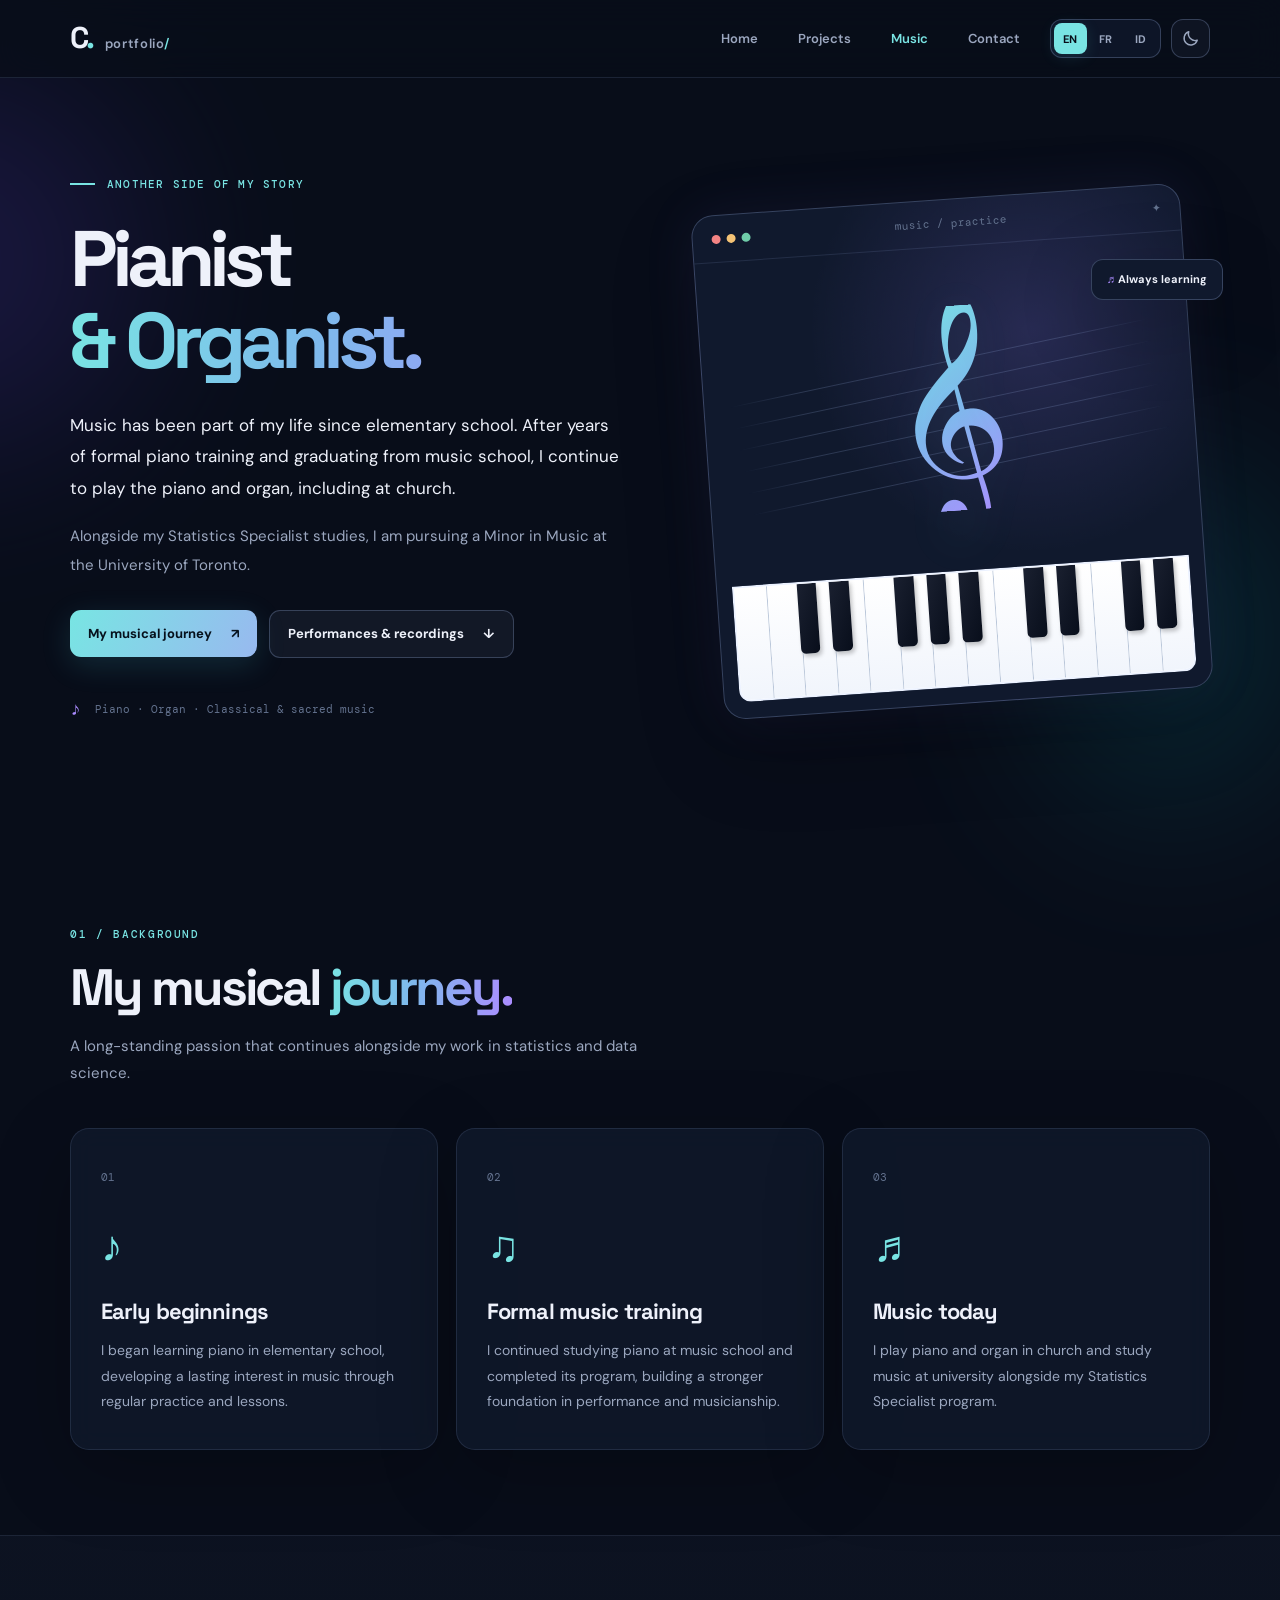
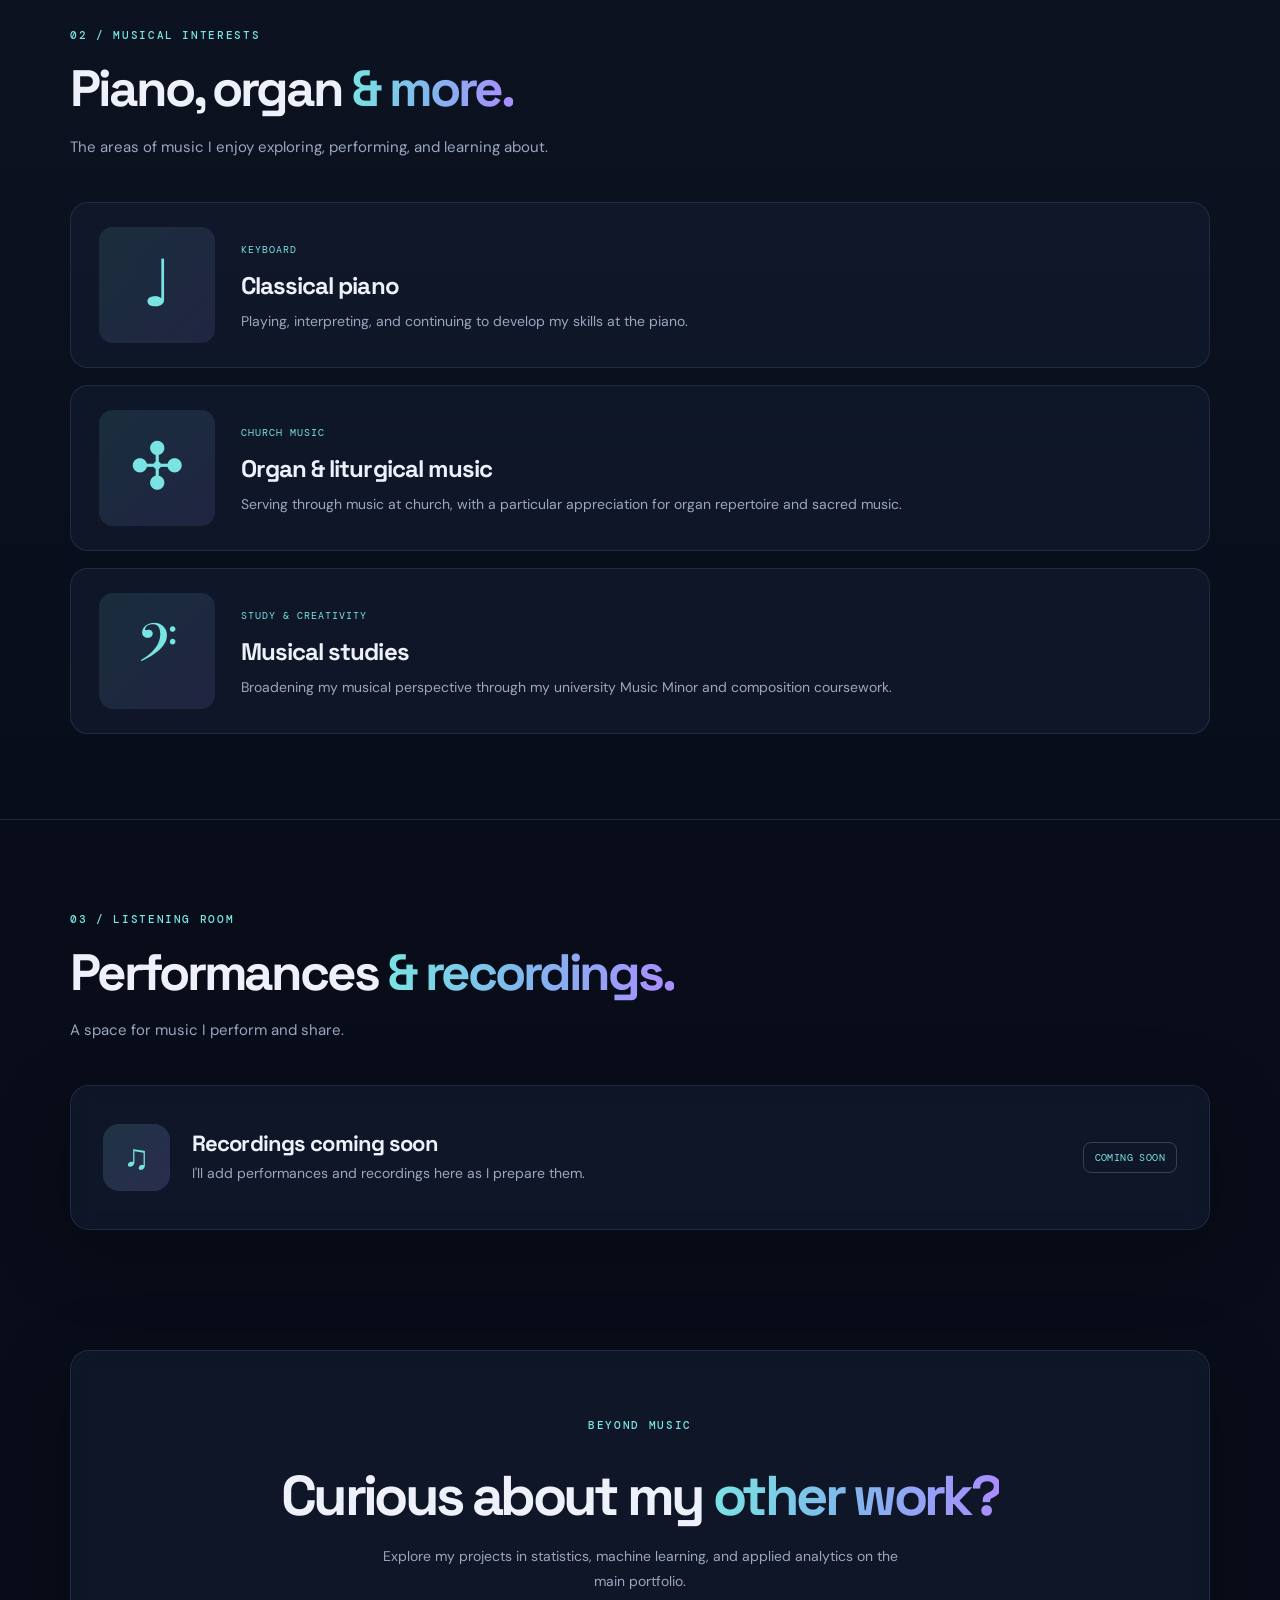
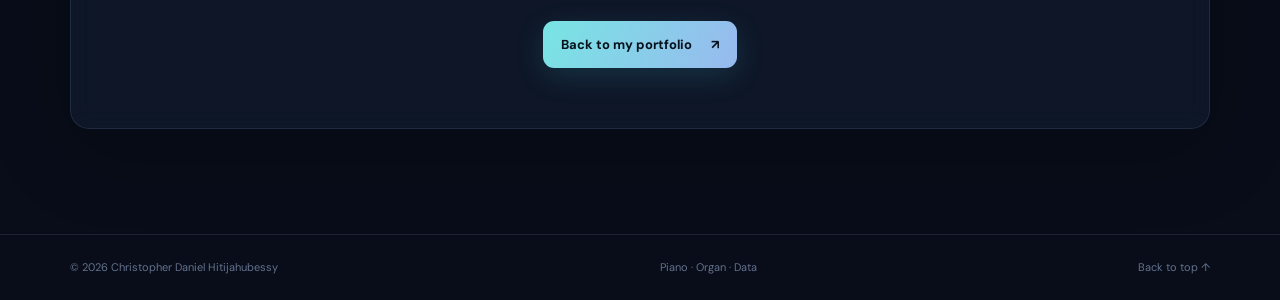
==== music.html @ 956f83cd "Add files via upload" ====
<!DOCTYPE html>
<html lang="en" data-theme="dark">
<head>
  <meta charset="UTF-8" />
  <meta name="viewport" content="width=device-width, initial-scale=1" />
  <meta name="theme-color" content="#080c18" />
  <meta name="description" content="The musical journey of Christopher Daniel Hitijahubessy — pianist, organist, and University of Toronto music minor." />
  <meta property="og:title" content="Piano & Organ | Christopher Daniel Hitijahubessy" />
  <meta property="og:description" content="Explore my background in piano, organ, church music, and musical studies." />
  <title>Piano & Organ | Christopher Daniel Hitijahubessy</title>
  <script>
    // Apply a previously chosen theme before the page renders.
    try {
      const saved = localStorage.getItem('portfolio-theme');
      if (saved === 'light' || saved === 'dark') document.documentElement.dataset.theme = saved;
    } catch (_) {}
  </script>
  <link rel="icon" href="favicon.svg" type="image/svg+xml" />
  <link rel="stylesheet" href="styles.css" />
  <link rel="stylesheet" href="music.css?v=1" />
  <script src="music.js?v=1" defer></script>
</head>
<body>
  <a class="skip-link" href="#main" data-t="skip">Skip to content</a>
  <div class="ambient ambient-one" aria-hidden="true"></div>
  <div class="ambient ambient-two" aria-hidden="true"></div>

  <header class="site-header" id="top">
    <nav class="nav container" aria-label="Main navigation" id="music-navigation">
      <a class="wordmark" href="index.html" aria-label="Back to portfolio">
        <span class="wordmark-symbol">C<span class="accent-dot">.</span></span>
        <span class="wordmark-label">portfolio<span class="accent-dot">/</span></span>
      </a>
      <div class="nav-links" id="nav-links">
        <a href="index.html" data-t="navHome">Home</a>
        <a href="index.html#projects" data-t="navProjects">Projects</a>
        <a href="music.html" class="active" aria-current="page" data-t="navMusic">Music</a>
        <a href="index.html#contact" data-t="navContact">Contact</a>
      </div>
      <div class="nav-actions">
        <div class="language-switcher" role="group" aria-label="Select language">
          <button type="button" class="language-option is-active" data-lang="en" lang="en" aria-pressed="true" title="English">EN</button>
          <button type="button" class="language-option" data-lang="fr" lang="fr" aria-pressed="false" title="Français">FR</button>
          <button type="button" class="language-option" data-lang="id" lang="id" aria-pressed="false" title="Bahasa Indonesia">ID</button>
        </div>
        <button class="icon-button theme-toggle" type="button" aria-label="Switch to light theme" title="Toggle theme">
          <svg class="moon-icon" viewBox="0 0 24 24" width="19" height="19" fill="none" stroke="currentColor" stroke-width="1.8" stroke-linecap="round" stroke-linejoin="round" aria-hidden="true"><path d="M20.5 14.2A8.5 8.5 0 0 1 9.8 3.5 8.5 8.5 0 1 0 20.5 14.2Z"/></svg>
          <svg class="sun-icon" viewBox="0 0 24 24" width="19" height="19" fill="none" stroke="currentColor" stroke-width="1.8" stroke-linecap="round" aria-hidden="true"><circle cx="12" cy="12" r="4"/><path d="M12 2v2m0 16v2M4.93 4.93l1.42 1.42m11.3 11.3 1.42 1.42M2 12h2m16 0h2M4.93 19.07l1.42-1.42m11.3-11.3 1.42-1.42"/></svg>
        </button>
        <button class="icon-button menu-toggle" type="button" aria-label="Open menu" aria-expanded="false" aria-controls="nav-links"><span></span><span></span><span></span></button>
      </div>
    </nav>
  </header>

  <main id="main">
    <section class="music-hero container" aria-labelledby="music-title">
      <div class="music-hero-copy">
        <p class="music-eyebrow"><span class="music-eyebrow-line"></span><span data-t="eyebrow">ANOTHER SIDE OF MY STORY</span></p>
        <h1 id="music-title"><span data-t="heroTitleA">Pianist</span> <span class="gradient-text" data-t="heroTitleB">&amp; Organist.</span></h1>
        <p class="music-lede" data-t="heroIntro">Music has been part of my life since elementary school. After years of formal piano training and graduating from music school, I continue to play the piano and organ, including at church.</p>
        <p class="music-sublede" data-t="heroSub">Alongside my Statistics Specialist studies, I am pursuing a Minor in Music at the University of Toronto.</p>
        <div class="music-actions">
          <a class="button button-primary" href="#journey"><span data-t="journeyCta">My musical journey</span><span aria-hidden="true">↗</span></a>
          <a class="button button-ghost" href="#recordings"><span data-t="recordingsCta">Performances &amp; recordings</span><span aria-hidden="true">↓</span></a>
        </div>
        <p class="music-small-note"><span class="music-note-mark" aria-hidden="true">♪</span> <span data-t="heroNote">Piano · Organ · Classical &amp; sacred music</span></p>
      </div>
      <div class="music-art" aria-hidden="true">
        <div class="music-orbit orbit-one"></div><div class="music-orbit orbit-two"></div>
        <div class="music-panel">
          <div class="music-panel-header"><span class="music-panel-lights"><i></i><i></i><i></i></span><span>music / practice</span><span>✦</span></div>
          <div class="music-art-centre"><span class="music-art-symbol">𝄞</span><div class="staff-lines"></div></div>
          <div class="piano-keys">
            <span class="piano-key"></span><span class="piano-key black-after"></span><span class="piano-key black-after"></span><span class="piano-key"></span><span class="piano-key black-after"></span><span class="piano-key black-after"></span><span class="piano-key black-after"></span><span class="piano-key"></span><span class="piano-key black-after"></span><span class="piano-key black-after"></span><span class="piano-key"></span><span class="piano-key black-after"></span><span class="piano-key black-after"></span><span class="piano-key"></span>
          </div>
        </div>
        <span class="music-art-badge">♬ <span data-t="visualBadge">Always learning</span></span>
      </div>
    </section>

    <section class="section music-section" id="journey" aria-labelledby="journey-title">
      <div class="container">
        <div class="section-heading"><span class="section-number" data-t="journeyKicker">01 / BACKGROUND</span><h2 id="journey-title"><span data-t="journeyTitleA">My musical</span> <span class="gradient-text" data-t="journeyTitleB">journey.</span></h2><p data-t="journeyDesc">A long-standing passion that continues alongside my work in statistics and data science.</p></div>
        <div class="music-story-grid">
          <article class="glass-card music-story"><span class="music-story-index">01</span><span class="music-story-icon" aria-hidden="true">♪</span><h3 data-t="story1Title">Early beginnings</h3><p data-t="story1Body">I began learning piano in elementary school, developing a lasting interest in music through regular practice and lessons.</p></article>
          <article class="glass-card music-story"><span class="music-story-index">02</span><span class="music-story-icon" aria-hidden="true">♫</span><h3 data-t="story2Title">Formal music training</h3><p data-t="story2Body">I continued studying piano at music school and completed its program, building a stronger foundation in performance and musicianship.</p></article>
          <article class="glass-card music-story"><span class="music-story-index">03</span><span class="music-story-icon" aria-hidden="true">♬</span><h3 data-t="story3Title">Music today</h3><p data-t="story3Body">I play piano and organ in church and study music at university alongside my Statistics Specialist program.</p></article>
        </div>
      </div>
    </section>

    <section class="section music-section music-focus-section" id="interests" aria-labelledby="focus-title">
      <div class="container">
        <div class="section-heading"><span class="section-number" data-t="focusKicker">02 / MUSICAL INTERESTS</span><h2 id="focus-title"><span data-t="focusTitleA">Piano, organ</span> <span class="gradient-text" data-t="focusTitleB">&amp; more.</span></h2><p data-t="focusDesc">The areas of music I enjoy exploring, performing, and learning about.</p></div>
        <div class="music-focus-grid">
          <article class="music-focus-card"><div class="focus-graphic" aria-hidden="true">♩</div><div><span class="focus-label" data-t="focusLabel1">KEYBOARD</span><h3 data-t="focus1Title">Classical piano</h3><p data-t="focus1Body">Playing, interpreting, and continuing to develop my skills at the piano.</p></div></article>
          <article class="music-focus-card"><div class="focus-graphic" aria-hidden="true">✣</div><div><span class="focus-label" data-t="focusLabel2">CHURCH MUSIC</span><h3 data-t="focus2Title">Organ &amp; liturgical music</h3><p data-t="focus2Body">Serving through music at church, with a particular appreciation for organ repertoire and sacred music.</p></div></article>
          <article class="music-focus-card"><div class="focus-graphic" aria-hidden="true">𝄢</div><div><span class="focus-label" data-t="focusLabel3">STUDY &amp; CREATIVITY</span><h3 data-t="focus3Title">Musical studies</h3><p data-t="focus3Body">Broadening my musical perspective through my university Music Minor and composition coursework.</p></div></article>
        </div>
      </div>
    </section>

    <section class="section music-section" id="recordings" aria-labelledby="recordings-title">
      <div class="container">
        <div class="section-heading"><span class="section-number" data-t="recordingsKicker">03 / LISTENING ROOM</span><h2 id="recordings-title"><span data-t="recordingsTitleA">Performances</span> <span class="gradient-text" data-t="recordingsTitleB">&amp; recordings.</span></h2><p data-t="recordingsDesc">A space for music I perform and share.</p></div>
        <div class="music-listening glass-card" id="recordings-list">
          <div class="listening-icon" aria-hidden="true">♫</div>
          <div><h3 data-t="comingTitle">Recordings coming soon</h3><p data-t="comingBody">I'll add performances and recordings here as I prepare them.</p></div>
          <span class="music-listening-status" data-t="comingBadge">COMING SOON</span>
        </div>
      </div>
    </section>

    <section class="section music-section music-last-section" aria-labelledby="back-title">
      <div class="container"><div class="music-closer glass-card"><span class="section-number" data-t="closerKicker">BEYOND MUSIC</span><h2 id="back-title"><span data-t="closerTitleA">Curious about my</span> <span class="gradient-text" data-t="closerTitleB">other work?</span></h2><p data-t="closerDesc">Explore my projects in statistics, machine learning, and applied analytics on the main portfolio.</p><a class="button button-primary" href="index.html"><span data-t="backCta">Back to my portfolio</span><span aria-hidden="true">↗</span></a></div></div>
    </section>
  </main>
  <footer class="footer"><div class="container footer-inner"><span>© <span id="music-year">2026</span> Christopher Daniel Hitijahubessy</span><span data-t="footer">Piano · Organ · Data</span><a class="back-to-top" href="#top" data-t="top">Back to top ↑</a></div></footer>
</body>
</html>
---- styles.css ----
@import url('https://fonts.googleapis.com/css2?family=DM+Mono:wght@400;500&family=DM+Sans:wght@400;500;600;700&family=Space+Grotesk:wght@400;500;600;700&display=swap');

:root{color-scheme:dark;--bg:#080d19;--bg2:#0a1020;--ink:#eef1fa;--muted:#9ba7bf;--subtle:#63728e;--glass:rgba(17,27,46,.73);--glass-solid:#10192d;--line:rgba(162,183,235,.13);--line-strong:rgba(176,202,255,.24);--accent:#79e4e3;--accent2:#ab8cff;--nav:rgba(8,13,25,.77);--shadow:0 22px 80px rgba(0,0,0,.22);--font-head:'Space Grotesk','Segoe UI',sans-serif;--font-body:'DM Sans','Segoe UI',sans-serif;--font-mono:'DM Mono',Consolas,monospace}
html[data-theme="light"]{color-scheme:light;--bg:#f8faff;--bg2:#f0f5ff;--ink:#17223a;--muted:#586982;--subtle:#71839a;--glass:rgba(255,255,255,.78);--glass-solid:#fff;--line:rgba(39,64,110,.13);--line-strong:rgba(39,64,110,.24);--accent:#068b98;--accent2:#7955dd;--nav:rgba(248,250,255,.84);--shadow:0 22px 80px rgba(45,55,88,.1)}
*{box-sizing:border-box}html{scroll-behavior:smooth;scroll-padding-top:90px}body{margin:0;background:var(--bg);color:var(--ink);font-family:var(--font-body);line-height:1.68;overflow-x:hidden}button,a{font:inherit}button{cursor:pointer}a{color:inherit;text-decoration:none}button:focus-visible,a:focus-visible{outline:2px solid var(--accent);outline-offset:5px}::selection{background:rgba(121,228,227,.33);color:var(--ink)}
.container{width:min(1140px,calc(100% - 64px));margin-inline:auto}.skip-link{position:fixed;top:-80px;left:16px;z-index:99;padding:10px 16px;background:var(--ink);color:var(--bg);border-radius:8px}.skip-link:focus{top:14px}.scroll-progress{height:3px;background:linear-gradient(90deg,var(--accent),var(--accent2));position:fixed;inset:0 auto auto 0;z-index:90;width:0;pointer-events:none}.ambient{position:absolute;border-radius:50%;pointer-events:none;filter:blur(95px);opacity:.2}.ambient-one{width:380px;height:380px;background:#5d3fd1;top:70px;left:-240px}.ambient-two{width:330px;height:330px;background:#0db0b9;top:470px;right:-235px}.ambient,#particles{z-index:0}#particles{pointer-events:none;position:absolute;inset:0 0 auto 0;width:100%;height:850px;opacity:.48}html[data-theme="light"] #particles{opacity:.23}
.site-header{height:78px;position:sticky;top:0;z-index:80;background:var(--nav);backdrop-filter:blur(18px);-webkit-backdrop-filter:blur(18px);border-bottom:1px solid var(--line)}.nav{height:100%;display:flex;align-items:center;justify-content:space-between;gap:30px}.wordmark{display:inline-flex;align-items:baseline;gap:12px;white-space:nowrap}.wordmark-symbol{font-family:var(--font-head);font-weight:700;font-size:30px;letter-spacing:-.09em}.accent-dot{color:var(--accent)}.wordmark-label{font-size:13px;color:var(--muted);letter-spacing:.05em;font-weight:600}.nav-links{display:flex;align-items:center;gap:40px;margin-left:auto}.nav-links a{color:var(--muted);font-size:13px;font-weight:600;transition:color .2s}.nav-links a:hover,.nav-links a.active{color:var(--accent)}.nav-actions{display:flex;gap:10px;align-items:center}.icon-button{width:39px;height:39px;border:1px solid var(--line-strong);border-radius:12px;color:var(--muted);background:rgba(139,156,194,.06);display:grid;place-items:center;transition:background .2s,color .2s}.icon-button:hover{color:var(--ink);background:rgba(139,156,194,.13)}.sun-icon{display:none}html[data-theme="light"] .sun-icon{display:block}html[data-theme="light"] .moon-icon{display:none}.menu-toggle{display:none;position:relative;align-content:center;justify-items:center;gap:4px}.menu-toggle span{width:17px;height:2px;background:currentColor;border-radius:1px}
.hero{min-height:660px;padding-top:114px;padding-bottom:100px;position:relative;display:grid;grid-template-columns:1.1fr .9fr;gap:60px;align-items:center}.hero-copy{position:relative;z-index:2}.status{font-family:var(--font-mono);font-size:11px;letter-spacing:.045em;display:inline-flex;align-items:center;gap:10px;border:1px solid var(--line-strong);background:rgba(121,228,227,.035);color:var(--muted);padding:8px 13px;border-radius:100px;margin:0 0 33px}.status-led,.tiny-led{width:7px;height:7px;display:inline-block;flex:none;background:#61d7b2;border-radius:50%;box-shadow:0 0 12px rgba(97,215,178,.8)}.hero-intro{font-size:19px;margin:0 0 10px;font-weight:500}.hello{color:var(--accent2)}h1,h2,h3,p{margin-top:0}.hero h1{font-family:var(--font-head);font-size:clamp(52px,5.4vw,83px);letter-spacing:-.075em;line-height:1.095;font-weight:700;margin:0 0 26px}.gradient-text{background:linear-gradient(95deg,var(--accent) 0%,#7eb9ec 45%,var(--accent2) 100%);background-clip:text;-webkit-background-clip:text;color:transparent}.hero-description{max-width:545px;color:var(--muted);font-size:16px;line-height:1.9;margin-bottom:28px}.hero-description strong{color:var(--ink);font-weight:600}.hero-cta,.contact-actions{display:flex;align-items:center;flex-wrap:wrap;gap:12px}.button{min-height:47px;display:inline-flex;align-items:center;justify-content:center;gap:19px;border-radius:11px;padding:12px 18px;font-size:13px;font-weight:700;transition:transform .25s ease,background .25s ease,box-shadow .25s ease;white-space:nowrap}.button:hover{transform:translateY(-3px)}.button-primary{background:linear-gradient(115deg,#78e5e3,#98b9ef);color:#06111c;box-shadow:0 8px 30px rgba(70,198,218,.16)}.button-primary:hover{box-shadow:0 10px 30px rgba(70,198,218,.27)}.button-ghost{background:rgba(144,161,200,.075);border:1px solid var(--line-strong);color:var(--ink)}.button-ghost:hover{background:rgba(144,161,200,.14)}.hero-caption{display:flex;align-items:center;gap:13px;font-family:var(--font-mono);font-size:10px;color:var(--subtle);margin-top:58px}.caption-line{width:33px;height:1px;background:var(--subtle)}
.hero-visual{width:100%;position:relative;z-index:1;transform:translateY(-9px)}.visual-halo{position:absolute;inset:12% 0;border-radius:50%;background:radial-gradient(circle,rgba(113,112,249,.19),rgba(67,209,203,.07) 40%,transparent 70%);transform:scale(1.5);filter:blur(20px);pointer-events:none}.dashboard-window{position:relative;border:1px solid rgba(166,182,236,.25);background:rgba(12,21,40,.92);border-radius:17px;box-shadow:0 32px 95px rgba(0,0,0,.43),0 0 70px rgba(103,104,242,.06);overflow:hidden;transform:rotate(-3deg);transition:transform .5s ease}.hero-visual:hover .dashboard-window{transform:rotate(0deg) translateY(-5px)}.window-titlebar{height:46px;border-bottom:1px solid rgba(165,182,223,.11);display:flex;align-items:center;padding:0 16px;justify-content:space-between}.traffic-lights{display:flex;gap:6px}.traffic-lights i{width:8px;height:8px;border-radius:50%;background:#f48484}.traffic-lights i:nth-child(2){background:#f4c375}.traffic-lights i:nth-child(3){background:#6fcca9}.window-title{font-family:var(--font-mono);color:#98a5bc;font-size:11px}.window-sparkle{color:#8de1df;font-size:17px}.dashboard-body{padding:23px 22px 20px;color:#eff5ff}.dashboard-topline{font-family:var(--font-mono);font-size:11px;color:#a4b1cd;display:flex;align-items:center;gap:8px}.terminal-chevron{font-size:22px;color:#80dcd3;line-height:1}.terminal-cursor{color:#8adfdc;animation:blink 1s steps(1) infinite}.chart-heading{margin-top:31px;display:flex;align-items:center;justify-content:space-between;font-size:12px;color:#c9d3e7;font-weight:700}.chart-pill{font-size:9px;color:#94efda;padding:3px 7px;border:1px solid rgba(115,224,196,.3);border-radius:5px;background:rgba(80,227,191,.075);letter-spacing:.05em}.chart-svg{width:100%;height:auto;display:block;margin:9px 0 4px;overflow:visible}.grid-lines{color:rgba(130,161,207,.13)}.plot-path{stroke-dasharray:500;stroke-dashoffset:500;animation:draw-line 2.5s ease .6s forwards}.plot-dots{animation:appear 1.1s ease 1.2s both}.plot-pulse{animation:pulse 2.2s ease infinite;transform-origin:384px 45px}.chart-bottom{display:flex;gap:35px;border-top:1px solid rgba(160,188,231,.12);padding-top:17px}.chart-bottom>div{display:flex;flex-direction:column;gap:3px}.metric-label{font-family:var(--font-mono);font-size:9px;letter-spacing:.09em;color:#8796b4}.chart-bottom strong{font-size:12px;font-weight:600;color:#d5e0f4}.chart-bottom strong.success{color:#8de4cb;display:flex;align-items:center;gap:8px}.code-line{background:rgba(19,35,61,.95);border:1px solid rgba(161,181,228,.09);margin-top:20px;padding:12px;border-radius:7px;font-size:10px;font-family:var(--font-mono);color:#c2cfe5;white-space:nowrap}.code-line>span:first-child{color:#5c749a;margin-right:10px}.code-purple{color:#bc9bff}.code-cyan{color:#76d8e8}.code-comment{color:#70819f}.floating-tag{position:absolute;z-index:2;background:rgba(20,32,54,.96);border:1px solid rgba(157,173,232,.25);box-shadow:0 14px 30px rgba(0,0,0,.25);color:#d3deef;font-size:11px;font-weight:700;padding:10px 15px;border-radius:10px;backdrop-filter:blur(8px);white-space:nowrap;animation:float 5s ease-in-out infinite}.tag-icon{color:#9f8eff;margin-right:6px}.tag-a{top:3%;right:-9%;animation-delay:-1s}.tag-b{bottom:-4%;left:-10%;animation-delay:-3s}
.section{position:relative;padding:94px 0}.section-about{background:linear-gradient(180deg,transparent,rgba(110,132,190,.035) 70%,transparent)}.section-heading{margin-bottom:41px}.section-number{font:500 11px var(--font-mono);letter-spacing:.15em;color:var(--accent);display:inline-block;margin-bottom:17px}.section-heading h2,.contact-panel h2{font:700 clamp(36px,4vw,55px)/1.18 var(--font-head);letter-spacing:-.06em;margin:0 0 14px}.section-heading>p{color:var(--muted);font-size:15px;max-width:600px;line-height:1.8;margin:0}.glass-card{border:1px solid var(--line);background:var(--glass);border-radius:19px;box-shadow:var(--shadow);backdrop-filter:blur(12px)}.about-grid{display:grid;grid-template-columns:1.06fr .94fr;gap:20px}.about-card{padding:36px}.card-kicker{color:var(--accent);letter-spacing:.1em;font:500 10px var(--font-mono)}.about-card h3{font:700 25px var(--font-head);letter-spacing:-.04em;margin:19px 0}.about-card p{color:var(--muted);font-size:14px;line-height:1.95;margin:0 0 14px}.about-card p strong{color:var(--ink);font-weight:600}.text-link{font-size:13px;color:var(--accent);font-weight:700;display:inline-flex;gap:11px;margin-top:13px}.text-link:hover{text-decoration:underline;text-underline-offset:4px}.skills-card{padding:31px 32px;overflow:hidden}.skills-top{display:flex;justify-content:space-between;align-items:center}.sparkle-icon{font-size:25px;color:var(--accent2)}.skill-block{margin-top:23px}.skill-block p{color:var(--muted);font-size:12px;font-weight:700;margin-bottom:10px}.chips,.project-tags{display:flex;gap:8px;flex-wrap:wrap}.chips span,.project-tags span{font-size:11px;background:rgba(139,156,208,.09);padding:6px 10px;border:1px solid var(--line);border-radius:7px;color:var(--ink)}.skills-footer{margin-top:26px;display:flex;align-items:center;gap:10px;color:var(--subtle);font:11px var(--font-mono)}.gradient-orb{width:13px;height:13px;border-radius:50%;background:linear-gradient(135deg,var(--accent),var(--accent2));box-shadow:0 0 18px rgba(145,120,250,.5)}
.section-projects{padding-bottom:90px}.filter-bar{display:flex;flex-wrap:wrap;gap:10px;margin:0 0 24px}.filter-button{border:1px solid var(--line-strong);border-radius:100px;background:transparent;color:var(--muted);padding:9px 16px;font-size:12px;font-weight:700;transition:.2s ease}.filter-button:hover{color:var(--ink);border-color:var(--accent2)}.filter-button.active{border-color:var(--accent);background:rgba(115,229,223,.1);color:var(--accent)}.filter-button span{opacity:.6;margin-left:5px;font:10px var(--font-mono)}.projects-grid{display:grid;grid-template-columns:repeat(3,minmax(0,1fr));gap:18px}.project-card{overflow:hidden;transition:transform .25s ease,border-color .25s ease}.project-card:hover{transform:translateY(-7px);border-color:var(--line-strong)}.project-card[hidden]{display:none!important}.project-art{height:188px;position:relative;display:flex;align-items:center;justify-content:center;overflow:hidden;border-bottom:1px solid var(--line)}.project-art svg{position:relative;z-index:1;width:82%;max-height:145px;filter:drop-shadow(0 5px 20px rgba(110,112,248,.25))}.art-grid{position:absolute;inset:0;background-size:27px 27px;background-image:linear-gradient(rgba(163,183,231,.07) 1px,transparent 1px),linear-gradient(90deg,rgba(163,183,231,.07) 1px,transparent 1px);mask-image:linear-gradient(black,transparent)}.art-ml{background:radial-gradient(ellipse at 60% 80%,rgba(91,99,216,.25),transparent 70%),#111b33}.art-teaching{background:radial-gradient(ellipse at 60% 80%,rgba(43,178,168,.19),transparent 70%),#0e2130}.art-upcoming{background:radial-gradient(ellipse at 55% 60%,rgba(146,103,225,.25),transparent 70%),#17152e}.project-art-label{font:9px var(--font-mono);letter-spacing:.12em;color:#aab9d2;position:absolute;top:17px;left:19px;z-index:2}.large-asterisk{font-size:118px;line-height:1;background:linear-gradient(150deg,#72dfdc,#a281fa);background-clip:text;-webkit-background-clip:text;color:transparent;animation:slow-spin 22s linear infinite}.project-content{padding:23px 23px 25px}.project-meta{display:flex;align-items:center;gap:9px;flex-wrap:wrap;font:10px var(--font-mono);color:var(--subtle);margin-bottom:11px}.meta-dot{font-size:6px;color:var(--accent2)}.project-content h3{font:700 21px/1.25 var(--font-head);letter-spacing:-.04em;margin-bottom:10px}.project-content>p{font-size:13px;color:var(--muted);line-height:1.8;min-height:96px;margin:0 0 14px}.project-tags{gap:6px}.project-tags span{font-size:10px;padding:4px 8px;color:var(--muted)}.project-footnote{margin-top:22px;display:block;font-size:10px;color:var(--subtle)}.project-footnote code{font-family:var(--font-mono)}.no-projects{color:var(--muted);padding:20px}
.section-journey{background:linear-gradient(180deg,rgba(93,111,171,.055),rgba(93,111,171,.005));border-block:1px solid var(--line)}.journey-layout{display:grid;grid-template-columns:.92fr 1.08fr;gap:80px}.timeline{border-left:1px solid var(--line-strong);margin-top:12px;padding-left:32px}.timeline-item{position:relative;padding-bottom:37px}.timeline-item:last-child{padding-bottom:2px}.timeline-node{position:absolute;width:12px;height:12px;border-radius:50%;left:-39px;top:6px;background:var(--accent2);border:3px solid var(--bg2);box-shadow:0 0 0 1px var(--accent2)}.timeline-tag{font:10px var(--font-mono);letter-spacing:.07em;color:var(--accent);display:block;margin-bottom:7px}.timeline-item h3{font:700 19px var(--font-head);letter-spacing:-.025em;margin:0 0 5px}.timeline-item p{font-size:13px;line-height:1.75;color:var(--muted);margin:0}
.contact-section{padding:108px 0 100px}.contact-panel{text-align:center;border:1px solid var(--line-strong);border-radius:25px;padding:71px 30px 67px;position:relative;overflow:hidden;background:radial-gradient(ellipse at 50% 120%,rgba(95,109,245,.14),transparent 65%),var(--glass)}.contact-glow{position:absolute;inset:auto 20% -110px;height:180px;background:var(--accent2);filter:blur(110px);opacity:.17;pointer-events:none}.contact-panel .section-number{position:relative}.contact-panel h2{position:relative;max-width:680px;margin:0 auto 17px}.contact-panel p{font-size:14px;color:var(--muted);max-width:510px;margin:0 auto 27px}.contact-actions{justify-content:center;position:relative}.contact-note{font:11px/1.7 var(--font-mono);color:var(--muted)}.contact-note code{color:var(--accent)}.footer{border-top:1px solid var(--line);padding:23px 0}.footer-inner{display:flex;align-items:center;justify-content:space-between;gap:12px}.footer-inner>span,.back-to-top{font-size:11px;color:var(--subtle)}.back-to-top:hover{color:var(--accent)}
.reveal{opacity:0;transform:translateY(25px);transition:opacity .75s ease,transform .75s ease}.reveal.is-visible{opacity:1;transform:translateY(0)}.hero-visual.reveal.is-visible{transform:translateY(-9px)}
@keyframes draw-line{to{stroke-dashoffset:0}}@keyframes appear{from{opacity:0}to{opacity:1}}@keyframes blink{50%{opacity:0}}@keyframes pulse{0%,100%{transform:scale(.8);opacity:.3}50%{transform:scale(1.5);opacity:.8}}@keyframes float{0%,100%{transform:translateY(0)}50%{transform:translateY(-12px)}}@keyframes slow-spin{to{transform:rotate(360deg)}}
@media(max-width:1100px){.hero{grid-template-columns:1fr .85fr;gap:38px}.tag-a{right:-4%}.tag-b{left:-4%}.hero h1{font-size:clamp(50px,5.3vw,73px)}}
@media(max-width:850px){.container{width:min(100% - 40px,1140px)}.hero{grid-template-columns:1fr;gap:65px;padding-top:80px;padding-bottom:85px}.hero-copy{max-width:670px}.hero-visual{max-width:500px;margin-inline:auto}.hero h1{font-size:clamp(55px,9vw,78px)}.about-grid,.journey-layout{grid-template-columns:1fr;gap:22px}.journey-layout{gap:40px}.projects-grid{grid-template-columns:repeat(2,minmax(0,1fr))}.section{padding:80px 0}.nav-links{gap:20px}}
@media(max-width:600px){.container{width:calc(100% - 36px)}.site-header{height:66px}.wordmark-label{display:none}.menu-toggle{display:grid}.nav-links{display:none;position:absolute;top:65px;left:0;right:0;background:var(--nav);border-bottom:1px solid var(--line-strong);padding:15px 24px 24px;flex-direction:column;align-items:stretch;gap:5px;backdrop-filter:blur(20px)}.nav-links.open{display:flex}.nav-links a{padding:10px 8px;font-size:14px}.hero{padding-top:62px;padding-bottom:65px;gap:55px;min-height:unset}.status{font-size:10px;margin-bottom:28px}.hero-intro{font-size:16px}.hero h1{font-size:clamp(46px,11.3vw,64px)}.hero-description{font-size:14px}.hero-cta{align-items:stretch}.button{font-size:12px}.hero-caption{margin-top:32px}.hero-visual{width:92%}.tag-a{top:-18px;right:-12px}.tag-b{bottom:-20px;left:-15px}.floating-tag{padding:7px 10px;font-size:9px}.dashboard-body{padding:16px 15px}.chart-heading{margin-top:19px}.chart-bottom{gap:20px}.chart-bottom strong{font-size:10px}.code-line{font-size:8px}.section{padding:65px 0}.section-heading h2,.contact-panel h2{font-size:clamp(35px,8.3vw,47px)}.about-card,.skills-card{padding:26px}.projects-grid{grid-template-columns:1fr}.project-content>p{min-height:unset}.project-art{height:188px}.filter-bar{gap:7px}.filter-button{font-size:11px;padding:7px 10px}.contact-panel{padding:47px 20px}.footer-inner{flex-wrap:wrap}.footer-inner>span{order:3;width:100%;text-align:center}.back-to-top{margin-left:auto}}
@media(prefers-reduced-motion:reduce){*,*::before,*::after{animation-duration:.01ms!important;animation-iteration-count:1!important;scroll-behavior:auto!important;transition-duration:.01ms!important}.reveal{opacity:1;transform:none}.plot-path{stroke-dashoffset:0}}
/* Keep conditional controls hidden even if they also have display styles. */
[hidden]{display:none!important}
/* Decorative glows should never create a horizontal scrollbar. */
.ambient-two{right:0;width:220px}
@media(max-width:600px){.visual-halo{inset:13% 8%;transform:scale(1.04)}}

/* ================================================
   2026 portfolio update — honours + TrustGuard
   ================================================ */
.hero-highlights{display:flex;align-items:center;gap:22px;margin-top:26px;flex-wrap:wrap}
.hero-highlight{display:flex;align-items:center;gap:12px}
.hero-highlight strong{font:700 23px/1 var(--font-head);letter-spacing:-.05em;color:var(--accent)}
.hero-highlight span{font:11px/1.5 var(--font-mono);color:var(--muted)}
.highlight-separator{height:31px;width:1px;background:var(--line-strong)}
.honors-card{margin-top:22px;padding:24px 30px;display:flex;gap:20px;align-items:center}
.honors-icon{height:53px;width:53px;display:grid;place-items:center;border-radius:16px;background:linear-gradient(135deg,rgba(118,230,216,.15),rgba(171,140,255,.2));color:var(--accent);font-size:33px;flex:none}
.honors-copy{flex:1}.honors-copy h3{font:700 20px/1.3 var(--font-head);margin:7px 0 4px}.honors-accent{color:var(--accent);font-weight:500}.honors-copy p{font-size:12px;color:var(--muted);margin:0}
.honors-years{display:flex;gap:8px;flex-wrap:wrap}.honors-years span{font:11px var(--font-mono);padding:8px 10px;border:1px solid var(--line-strong);border-radius:8px;color:var(--ink);background:rgba(120,228,224,.04)}
.project-featured{grid-column:1/-1;display:grid;grid-template-columns:.86fr 1.14fr;min-height:470px}
.project-featured .project-art{height:100%;min-height:470px;border-bottom:0;border-right:1px solid var(--line)}
.art-trustguard{background:radial-gradient(circle at 63% 22%,rgba(84,209,203,.18),transparent 52%),radial-gradient(circle at 5% 85%,rgba(132,92,239,.19),transparent 62%),#0b182a;flex-direction:column;justify-content:flex-start}
.trustguard-mark{position:relative;z-index:2;margin-top:101px;color:#e9f5ff;font:700 clamp(26px,3vw,40px)/1 var(--font-head);letter-spacing:.04em}
.trustguard-mark span{color:#76e4df}.guard-symbol{font-size:40px;margin-right:9px;color:#ad9aff;vertical-align:-2px}
.project-art .trustguard-graph{position:relative;width:91%;max-height:none;height:187px;margin-top:34px;filter:drop-shadow(0 0 22px rgba(89,223,212,.11))}
.guard-chart-caption{font:10px var(--font-mono);color:#91a8ca;margin-top:17px;position:relative;z-index:2;text-align:center;line-height:1.6}
.featured-content{padding:34px 34px 31px}.project-featured .project-content>p{min-height:unset;line-height:1.85}
.featured-content>h3{font-size:32px}.featured-content>p strong{color:var(--ink)}
.contributions{border-top:1px solid var(--line);border-bottom:1px solid var(--line);padding:15px 0 12px;margin:17px 0 12px}
.contributions-title{display:block;color:var(--accent);font:10px var(--font-mono);letter-spacing:.12em;margin-bottom:11px}
.contributions>div{display:flex;gap:12px;align-items:flex-start;margin-bottom:10px;font-size:12px;line-height:1.6;color:var(--muted)}
.contributions>div b{color:var(--accent2);font:11px var(--font-mono);padding-top:2px}
.contributions>div strong{color:var(--ink);font-weight:600}
.project-featured .project-content p.team-work{color:var(--subtle);font-size:11px;margin-bottom:15px}
.project-link{display:inline-flex;align-items:center;gap:8px;margin-top:20px;color:var(--accent);font-weight:700;font-size:12px;padding-bottom:3px;border-bottom:1px solid currentColor}
.project-link:hover{color:var(--accent2)}
.art-climate{background:radial-gradient(ellipse at 65% 80%,rgba(32,190,132,.20),transparent 70%),#0c2425}
@media(max-width:850px){.project-featured{grid-template-columns:1fr}.project-featured .project-art{height:270px;min-height:270px;border-right:0;border-bottom:1px solid var(--line)}.trustguard-mark{margin-top:50px}.project-art .trustguard-graph{height:102px;margin-top:14px}.guard-chart-caption{margin-top:8px}}
@media(max-width:600px){.hero-highlights{gap:15px;margin-top:25px}.hero-highlight strong{font-size:20px}.hero-highlight span{font-size:9px}.honors-card{align-items:flex-start;gap:12px;padding:20px;flex-wrap:wrap}.honors-icon{width:39px;height:39px;border-radius:11px;font-size:25px}.honors-copy{flex-basis:calc(100% - 55px)}.honors-copy h3{font-size:17px}.honors-years{margin-left:51px}.project-featured .project-art{height:240px;min-height:240px}.trustguard-mark{margin-top:48px;font-size:26px}.guard-symbol{font-size:26px;margin-right:5px}.project-art .trustguard-graph{height:91px;margin-top:10px}.guard-chart-caption{font-size:8px}.featured-content{padding:25px}.featured-content>h3{font-size:27px}.contributions>div{font-size:11px}}

/* v3: resume-based education, experience and portfolio details */
.hero-fullname{font:500 11px/1.4 var(--font-mono);letter-spacing:.07em;color:var(--subtle);margin:-4px 0 11px}
.experience-note{color:var(--muted);margin-top:20px;padding:16px 18px;border:1px solid var(--line);border-radius:13px;background:var(--glass);font-size:12px;line-height:1.7}
.role-type{font-size:.78em;font-weight:500;color:var(--muted)}
.section-education{padding-top:106px;padding-bottom:108px}
.education-layout{display:grid;grid-template-columns:1.03fr .97fr;gap:20px;align-items:start}
.education-main,.education-small{padding:30px 32px}
.education-main h3{font:700 27px/1.35 var(--font-head);letter-spacing:-.04em;margin:19px 0 4px}
.degree-tag{font:500 10px var(--font-mono);letter-spacing:.1em;padding:5px 8px;border:1px solid var(--line-strong);border-radius:6px;color:var(--accent);vertical-align:middle;white-space:nowrap}
.edu-years,.side-date{font:11px/1.7 var(--font-mono);color:var(--accent);margin:9px 0 17px}
.education-main p,.education-small p{color:var(--muted);font-size:13px;line-height:1.85;margin-bottom:13px}
.education-main p strong,.education-small p strong{color:var(--ink)}
.education-main .edu-detail{color:var(--ink);font-weight:600}
.education-divider{height:1px;background:var(--line);margin:25px 0}
.achievement-list{padding-left:19px;color:var(--muted);font-size:13px;line-height:1.85;margin:11px 0 25px}
.achievement-list li{margin:8px 0}.achievement-list strong{color:var(--ink)}
.education-main .coursework{margin:12px 0 0}
.education-side{display:grid;gap:20px}
.education-small h3{font:700 20px/1.3 var(--font-head);letter-spacing:-.03em;margin:16px 0 4px}
.education-small p:last-child{margin-bottom:0}
.cert-list{list-style:none;margin:20px 0 0;padding:0}
.cert-list li{display:flex;gap:10px;justify-content:space-between;align-items:flex-start;border-top:1px solid var(--line);padding:12px 0;color:var(--muted);font-size:12px;line-height:1.5}
.cert-list li span:first-child{flex:1}
.cert-status{color:var(--accent);font:10px/1.5 var(--font-mono);white-space:nowrap}
.cert-status.progress{color:var(--accent2)}
.art-diabetes{background:radial-gradient(ellipse at 50% 70%,rgba(104,199,231,.19),transparent 70%),#111b33;flex-direction:column}
.art-competition{background:radial-gradient(ellipse at 50% 60%,rgba(182,143,248,.24),transparent 70%),#17172f;flex-direction:column}
.art-big-number{font:700 79px/1 var(--font-head);color:#b7e7fa;letter-spacing:-.08em;position:relative;z-index:1}
.art-big-number span{font-size:30px;color:#b59afa;margin-left:4px}
.art-trophy{font:700 90px/1 var(--font-head);color:#c4a5ff;position:relative;z-index:1;text-shadow:0 0 30px rgba(165,123,242,.3)}
.art-subtitle{font:10px var(--font-mono);color:#a5b7ce;letter-spacing:.12em;position:relative;z-index:1}
@media(max-width:850px){.education-layout{grid-template-columns:1fr}.section-education{padding-block:80px}}
@media(max-width:600px){.hero-fullname{font-size:10px}.education-main,.education-small{padding:25px}.education-main h3{font-size:23px}.education-small h3{font-size:19px}.section-education{padding-block:65px}.role-type{display:block;margin-top:4px}}

/* TrustGuard video layout fix */

.project-featured {
  display: grid;
  grid-template-columns: minmax(0, 1fr);
  min-height: 0;
}

.project-featured .project-art {
  width: 100%;
  min-width: 0;
  height: auto;
  min-height: 0;
  padding: 55px 20px 24px;
  box-sizing: border-box;

  display: flex;
  flex-direction: column;
  align-items: center;
  justify-content: center;

  border-right: none;
  border-bottom: 1px solid var(--line);
  overflow: hidden;
}

.project-featured .trustguard-player {
  display: block;
  width: 100%;
  max-width: 940px;
  min-width: 0;
  height: auto;
  object-fit: contain;
  object-position: center;

  border-radius: 12px;
  background: #080c18;
}

@media (max-width: 600px) {
  .project-featured .project-art {
    height: auto;
    min-height: 0;
    padding: 48px 12px 16px;
  }
}


/* ==========================================
   ANIMATED BILINGUAL ROLE TYPEWRITER
   ========================================== */

.role-line {
  display: block;
  min-height: 1.1em;
  line-height: 1.1;
  overflow-wrap: break-word;
}

.rotating-role {
  display: inline;
  font-size: clamp(30px, 4.4vw, 65px);
  font-weight: 700;
}

.typing-cursor {
  display: inline;
  color: var(--accent);
  font-weight: 400;
  animation: cursor-blink 0.8s step-end infinite;
}

@keyframes cursor-blink {
  0%, 49% {
    opacity: 1;
  }

  50%, 100% {
    opacity: 0;
  }
}

/* Accessibility */

@media (prefers-reduced-motion: reduce) {
  .typing-cursor {
    animation: none;
    opacity: 0;
  }
}


/* ========================================
   PROFILE PICTURE AND GREETING
   ======================================== */

.hero-identity {
  display: flex;
  align-items: center;
  gap: 18px;
  margin-bottom: 24px;
}

.profile-photo {
  width: 88px;
  height: 88px;
  flex-shrink: 0;
  object-fit: cover;
  object-position: center;
  border-radius: 50%;
  border: 2px solid var(--accent);
  box-shadow: 0 0 25px rgba(121, 228, 227, 0.15);
}

.hero-identity-text {
  min-width: 0;
}

.hero-identity .hero-intro {
  margin: 0 0 5px;
}

.hero-identity .hero-fullname {
  margin: 0;
}

/* Mobile version */

@media (max-width: 600px) {
  .hero-identity {
    gap: 14px;
    margin-bottom: 20px;
  }

  .profile-photo {
    width: 68px;
    height: 68px;
  }

  .hero-identity .hero-intro {
    font-size: 16px;
  }

  .hero-identity .hero-fullname {
    font-size: 10px;
  }
}



/* ==========================================
   INSIGHT LAB — LIGHT MODE FIX
   ========================================== */

html[data-theme="light"] .dashboard-window {
  background: #ffffff !important;
  border-color: #dce3ee;
  box-shadow: 0 25px 65px rgba(45, 55, 88, 0.12);
}

html[data-theme="light"] .dashboard-body {
  color: #17223a;
}

html[data-theme="light"] .window-titlebar,
html[data-theme="light"] .chart-bottom {
  border-color: #dce3ee;
}

html[data-theme="light"] .window-title,
html[data-theme="light"] .dashboard-topline,
html[data-theme="light"] .metric-label {
  color: #63728e;
}

html[data-theme="light"] .chart-heading,
html[data-theme="light"] .chart-bottom strong {
  color: #17223a;
}

/* Chart grid and points */
html[data-theme="light"] .grid-lines {
  color: #dce3ee;
}

html[data-theme="light"] .plot-dots {
  fill: #068b98;
}

html[data-theme="light"] .chart-pill {
  background: #e8f7f8;
  border-color: #a5dadd;
  color: #087e89;
}

/* Code editor */
html[data-theme="light"] .code-line {
  background: #f0f5ff;
  border-color: #dce3ee;
  color: #24334d;
}

html[data-theme="light"] .code-purple {
  color: #7955dd;
}

html[data-theme="light"] .code-cyan,
html[data-theme="light"] .terminal-chevron {
  color: #068b98;
}

html[data-theme="light"] .chart-bottom strong.success {
  color: #168467;
}

/* Floating labels */
html[data-theme="light"] .floating-tag {
  background: #ffffff;
  color: #17223a;
  border-color: #dce3ee;
  box-shadow: 0 12px 30px rgba(45, 55, 88, 0.12);
}



/* ==========================================
   SMOOTH LIGHT / DARK MODE TRANSITION
   ========================================== */

@media (prefers-reduced-motion: no-preference) {

  html,
  body,
  .site-header,
  .glass-card,
  .dashboard-body,
  .window-titlebar,
  .chart-bottom,
  .code-line,
  .floating-tag,
  .chart-pill,
  .icon-button,
  .button-ghost,
  .contact-panel,
  .profile-photo,
  .project-art,
  .section-journey,
  .hero-description,
  .hero-intro,
  .hero-fullname,
  .project-content,
  .project-tags span,
  .chips span,
  .timeline-item p,
  .section-heading p {
    transition:
      background-color 0.65s ease,
      color 0.65s ease,
      border-color 0.65s ease,
      box-shadow 0.65s ease;
  }

  /* Preserve dashboard hover rotation */
  .dashboard-window {
    transition:
      background-color 0.65s ease,
      color 0.65s ease,
      border-color 0.65s ease,
      box-shadow 0.65s ease,
      transform 0.5s ease;
  }

  /* Preserve project card hover effects */
  .project-card {
    transition:
      transform 0.25s ease,
      background-color 0.65s ease,
      color 0.65s ease,
      border-color 0.65s ease,
      box-shadow 0.65s ease;
  }

  /* SVG chart elements */
  .grid-lines,
  .plot-dots {
    transition:
      color 0.65s ease,
      fill 0.65s ease;
  }
}

/* ==========================================
   TRILINGUAL LANGUAGE SWITCHER
   ========================================== */
.language-switcher {
  display: inline-flex;
  align-items: center;
  flex-shrink: 0;
  gap: 2px;
  padding: 3px;
  background: var(--glass);
  border: 1px solid var(--line-strong);
  border-radius: 12px;
}
.language-option {
  display: grid;
  place-items: center;
  min-width: 33px;
  height: 31px;
  padding: 0 5px;
  border: 0;
  border-radius: 8px;
  background: transparent;
  color: var(--muted);
  font: 700 11px var(--font-body);
  letter-spacing: .02em;
  transition: background-color .25s ease, color .25s ease, box-shadow .25s ease;
}
.language-option:hover { color: var(--ink); background: rgba(139,156,194,.12); }
.language-option.is-active {
  color: var(--bg);
  background: var(--accent);
  box-shadow: 0 3px 15px rgba(80,200,204,.14);
}
.language-option:focus-visible { outline: 2px solid var(--accent2); outline-offset: 3px; }
/* Allow longer French and Indonesian words to wrap on smaller screens. */
:lang(fr) .hero h1, :lang(id) .hero h1 { font-size: clamp(40px, 5vw, 70px); }
:lang(fr) .role-line, :lang(id) .role-line { overflow-wrap: anywhere; }
@media(max-width:600px) {
  .nav-actions { gap: 7px; }
  .language-switcher { padding: 2px; gap: 1px; border-radius: 10px; }
  .language-option { min-width: 28px; height: 30px; font-size: 10px; padding: 0 3px; }
  :lang(fr) .hero h1, :lang(id) .hero h1 { font-size: clamp(33px, 8.3vw, 48px); }
}
---- music.css ----
/* Music page: shares the portfolio's existing colour system and typography. */
.music-hero{min-height:700px;display:grid;grid-template-columns:minmax(0,1fr) minmax(0,.93fr);gap:68px;align-items:center;padding-top:99px;padding-bottom:110px}
.music-hero-copy{position:relative;z-index:2;min-width:0}
.music-eyebrow{display:flex;align-items:center;gap:12px;color:var(--accent);font:500 11px var(--font-mono);letter-spacing:.11em;margin-bottom:28px}
.music-eyebrow-line{display:block;width:25px;height:2px;background:var(--accent)}
.music-hero h1{font:700 clamp(58px,6.15vw,91px)/1.04 var(--font-head);letter-spacing:-.075em;margin:0 0 27px;overflow-wrap:anywhere}
.music-hero h1 .gradient-text{display:block}
.music-lede{font-size:17px;line-height:1.85;color:var(--ink);max-width:620px;margin:0 0 18px}
.music-sublede{font-size:15px;line-height:1.9;color:var(--muted);max-width:560px;margin-bottom:31px}
.music-actions{display:flex;align-items:center;flex-wrap:wrap;gap:12px}
.music-small-note{font:11px/1.7 var(--font-mono);color:var(--subtle);margin:35px 0 0}
.music-note-mark{font-size:19px;color:var(--accent2);vertical-align:-2px;margin-right:7px}
.music-art{position:relative;min-height:440px;display:flex;align-items:center;justify-content:center;isolation:isolate}
.music-orbit{position:absolute;z-index:-1;border:1px solid var(--line-strong);border-radius:50%;transform:rotate(-28deg)}
.orbit-one{width:95%;height:75%}.orbit-two{width:72%;height:105%;transform:rotate(38deg)}
.music-panel{width:min(100%,490px);aspect-ratio:1/1.03;display:flex;flex-direction:column;position:relative;transform:rotate(-4deg);overflow:hidden;border:1px solid var(--line-strong);border-radius:22px;box-shadow:0 32px 85px rgba(0,0,0,.24),0 0 55px rgba(133,112,230,.09);background:radial-gradient(circle at 68% 27%,rgba(133,112,230,.2),transparent 45%),var(--glass-solid);transition:transform .4s ease,background-color .65s ease,border-color .65s ease}
.music-art:hover .music-panel{transform:rotate(0deg) translateY(-4px)}
.music-panel-header{display:flex;align-items:center;justify-content:space-between;color:var(--subtle);font:11px var(--font-mono);padding:16px 19px;border-bottom:1px solid var(--line)}
.music-panel-lights{display:flex;gap:6px}.music-panel-lights i{width:9px;height:9px;border-radius:50%;background:#f48484}.music-panel-lights i:nth-child(2){background:#f4c375}.music-panel-lights i:nth-child(3){background:#6fcca9}
.music-art-centre{flex:1;position:relative;display:grid;place-items:center;overflow:hidden}
.staff-lines{position:absolute;inset:29% 6%;background:repeating-linear-gradient(to bottom,transparent,transparent 20px,var(--line-strong) 21px,transparent 22px);mask-image:linear-gradient(90deg,transparent,#000 17%,#000 83%,transparent);opacity:.75;transform:rotate(-8deg)}
.music-art-symbol{font-size:clamp(120px,17vw,205px);line-height:1;z-index:1;background:linear-gradient(145deg,var(--accent),#7eb9ec,var(--accent2));color:transparent;background-clip:text;-webkit-background-clip:text;text-shadow:0 10px 45px rgba(121,228,227,.07)}
.piano-keys{display:flex;height:116px;margin:0 15px 16px;isolation:isolate;border:2px solid var(--line-strong);border-radius:0 0 12px 12px;overflow:hidden;background:#fff}
.piano-key{display:block;flex:1;position:relative;border-right:1px solid #b9c6d9;background:linear-gradient(#fff,#f1f5fc)}.piano-key:last-child{border-right:0}
.piano-key.black-after::after{content:"";position:absolute;z-index:2;left:65%;top:0;transform:translateX(50%);width:62%;height:63%;border-radius:0 0 5px 5px;background:linear-gradient(110deg,#1a2030,#080e1b);box-shadow:2px 3px 4px rgba(0,0,0,.23)}
.music-art-badge{position:absolute;right:-13px;top:12%;border:1px solid var(--line-strong);border-radius:12px;background:var(--glass-solid);box-shadow:var(--shadow);padding:10px 15px;color:var(--ink);font-size:11px;font-weight:700}
.music-art-badge:first-letter{color:var(--accent2)}
.music-section{padding-block:85px}.music-story-grid{display:grid;grid-template-columns:repeat(3,minmax(0,1fr));gap:18px}
.music-story{position:relative;padding:34px 30px;min-height:290px;overflow:hidden}
.music-story-index{font:11px var(--font-mono);color:var(--subtle)}
.music-story-icon{display:block;font-size:43px;color:var(--accent);margin:21px 0 14px}
.music-story h3{font:700 22px var(--font-head);letter-spacing:-.04em;margin:0 0 13px}.music-story p{font-size:14px;color:var(--muted);line-height:1.85;margin:0}
.music-focus-section{background:linear-gradient(180deg,rgba(93,111,171,.06),rgba(93,111,171,.012));border-block:1px solid var(--line)}
.music-focus-grid{display:grid;gap:17px}
.music-focus-card{display:grid;grid-template-columns:116px minmax(0,1fr);align-items:center;gap:26px;padding:24px 28px;background:var(--glass);border:1px solid var(--line);border-radius:18px;transition:background-color .65s ease,border-color .65s ease,transform .25s ease}
.music-focus-card:hover{transform:translateY(-3px);border-color:var(--line-strong)}
.focus-graphic{width:116px;height:116px;display:grid;place-items:center;border-radius:14px;font-size:65px;color:var(--accent);background:linear-gradient(135deg,rgba(121,228,227,.11),rgba(171,140,255,.12))}
.focus-label{font:10px var(--font-mono);letter-spacing:.1em;color:var(--accent)}
.music-focus-card h3{font:700 24px var(--font-head);letter-spacing:-.04em;margin:8px 0}
.music-focus-card p{font-size:14px;line-height:1.8;color:var(--muted);margin:0}
.music-listening{display:flex;align-items:center;gap:22px;padding:32px;min-height:145px}
.listening-icon{width:67px;height:67px;flex-shrink:0;border-radius:16px;background:linear-gradient(130deg,rgba(121,228,227,.15),rgba(171,140,255,.19));display:grid;place-items:center;color:var(--accent);font-size:35px}
.music-listening h3{font:700 22px var(--font-head);letter-spacing:-.04em;margin:0 0 5px}.music-listening p{margin:0;font-size:14px;color:var(--muted)}
.music-listening-status{margin-left:auto;flex-shrink:0;font:10px var(--font-mono);letter-spacing:.04em;color:var(--accent);border:1px solid var(--line-strong);border-radius:8px;padding:8px 11px}
.music-last-section{padding-top:35px;padding-bottom:105px}.music-closer{text-align:center;padding:60px 25px}
.music-closer h2{font:700 clamp(33px,4.8vw,56px)/1.15 var(--font-head);letter-spacing:-.065em;margin:15px auto 15px;max-width:800px}
.music-closer p{color:var(--muted);max-width:520px;margin:0 auto 26px;font-size:14px;line-height:1.85}
.music-closer .button{margin:0 auto}
@media(max-width:950px){.music-hero{grid-template-columns:1fr;gap:35px;min-height:auto;padding-top:75px;padding-bottom:65px}.music-hero-copy{max-width:730px}.music-art{width:min(100%,550px);min-height:400px;margin:0 auto}.music-hero h1{font-size:clamp(52px,10vw,83px)}.music-story{padding:25px;min-height:315px}}
@media(max-width:700px){.music-story-grid{grid-template-columns:1fr}.music-story{min-height:0}.music-story-icon{margin:10px 0}.music-hero h1{font-size:clamp(43px,11.2vw,67px)}.music-hero{padding-top:55px}.music-art{min-height:300px}.music-panel{max-width:380px}.piano-keys{height:81px}.music-art-badge{right:-5px}.music-section{padding-block:65px}.music-focus-card{grid-template-columns:74px minmax(0,1fr);gap:16px;padding:18px}.focus-graphic{width:74px;height:85px;font-size:47px}.music-focus-card h3{font-size:19px}.music-listening{flex-wrap:wrap;gap:13px;padding:23px}.music-listening-status{margin-left:0}.music-closer{padding:40px 20px}}
/* Keep the navigation legible if the homepage later adds more menu items. */
@media(min-width:601px) and (max-width:1000px){
 #music-navigation .menu-toggle{display:grid}
 #music-navigation .nav-links{display:none;position:absolute;top:77px;left:0;right:0;background:var(--nav);border-bottom:1px solid var(--line-strong);padding:15px 24px 24px;flex-direction:column;align-items:stretch;gap:5px;backdrop-filter:blur(20px)}
 #music-navigation .nav-links.open{display:flex}
 #music-navigation .nav-links a{padding:10px 8px;font-size:14px}
}
@media(prefers-reduced-motion:reduce){.music-panel,.music-focus-card{transition:none}}
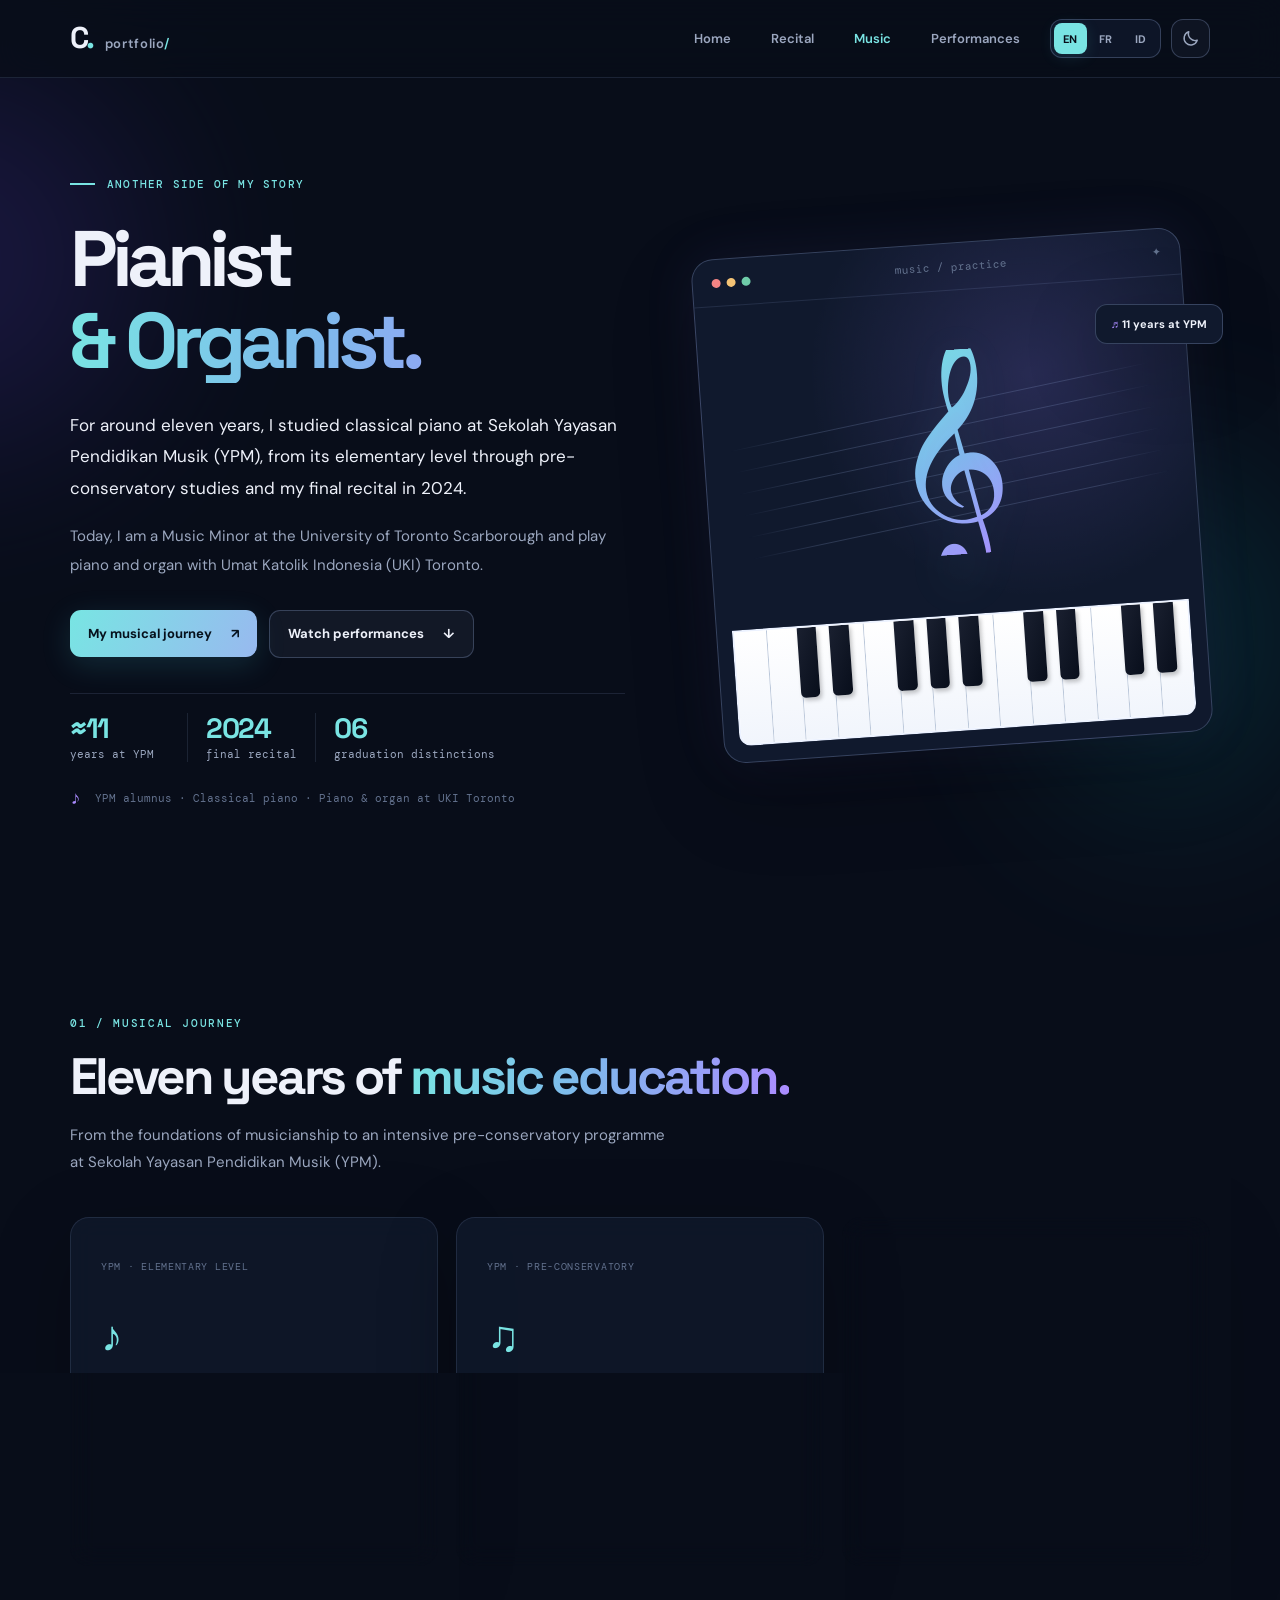
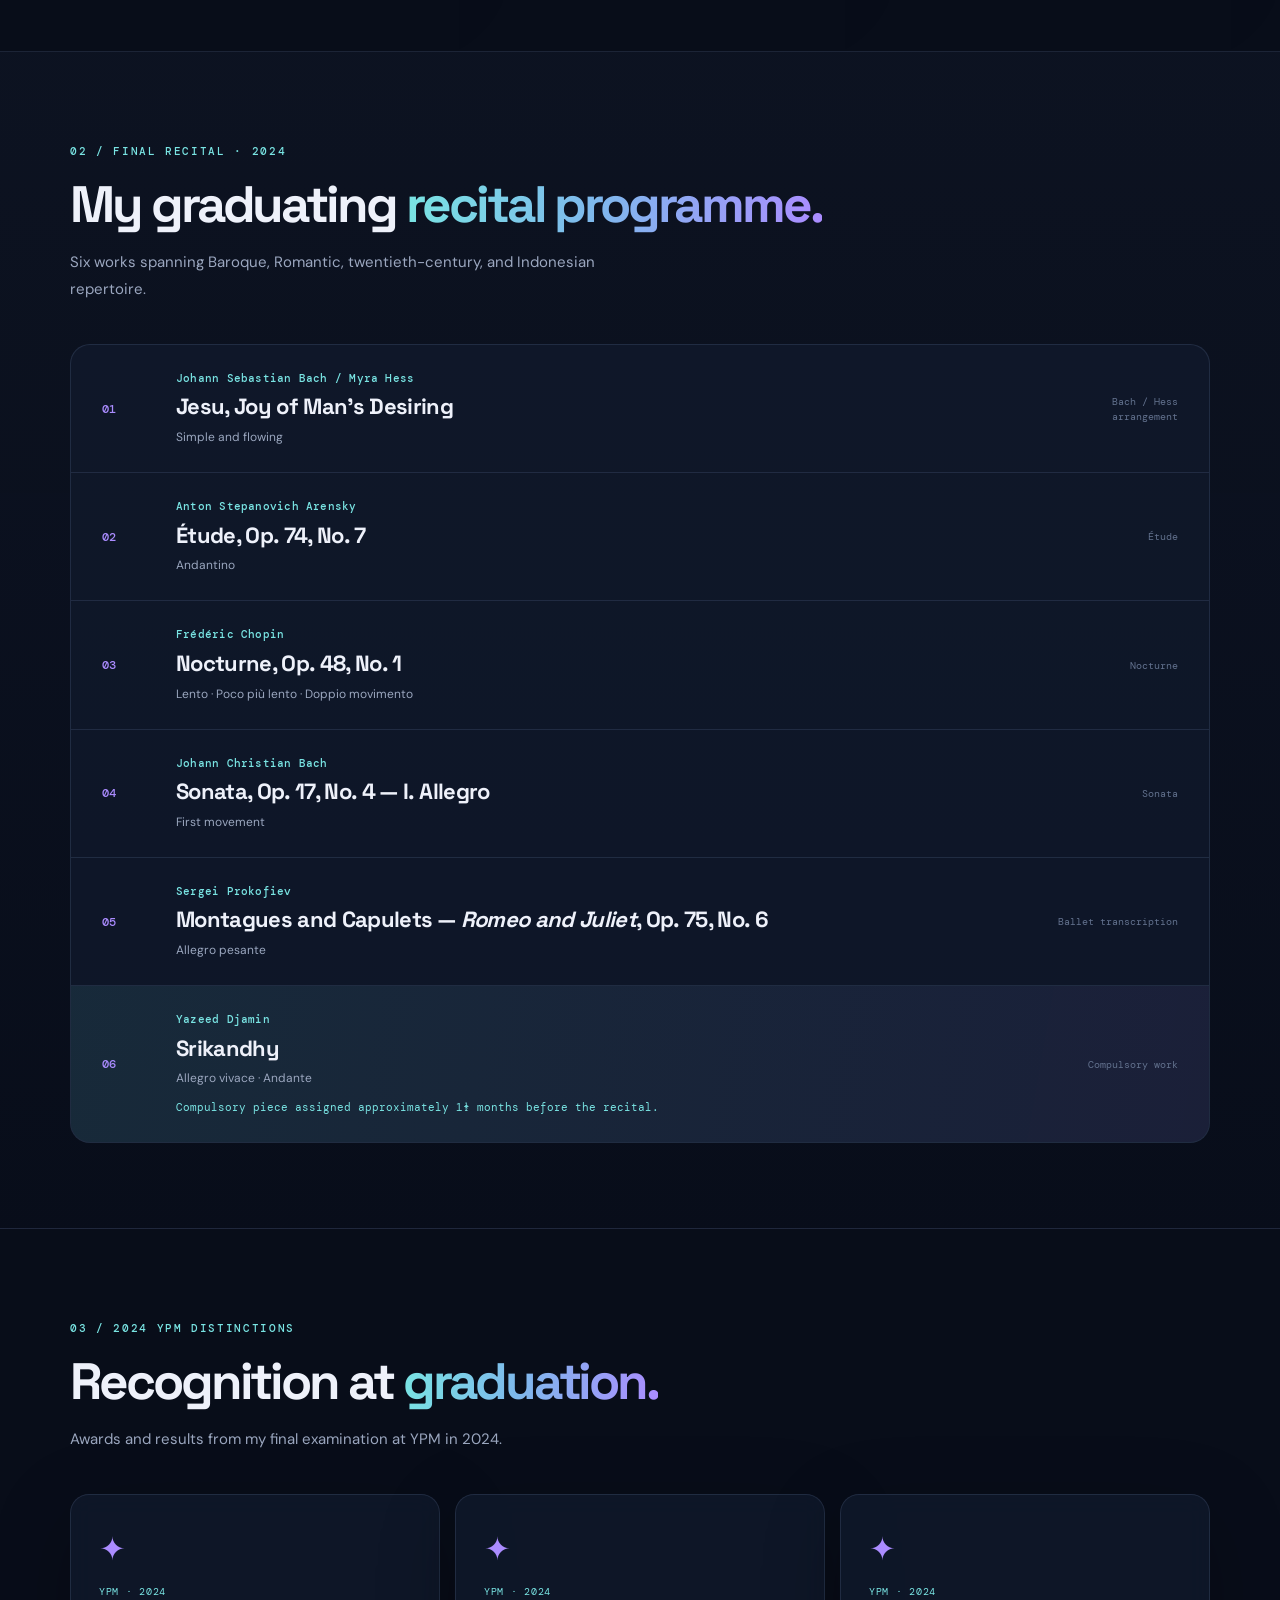
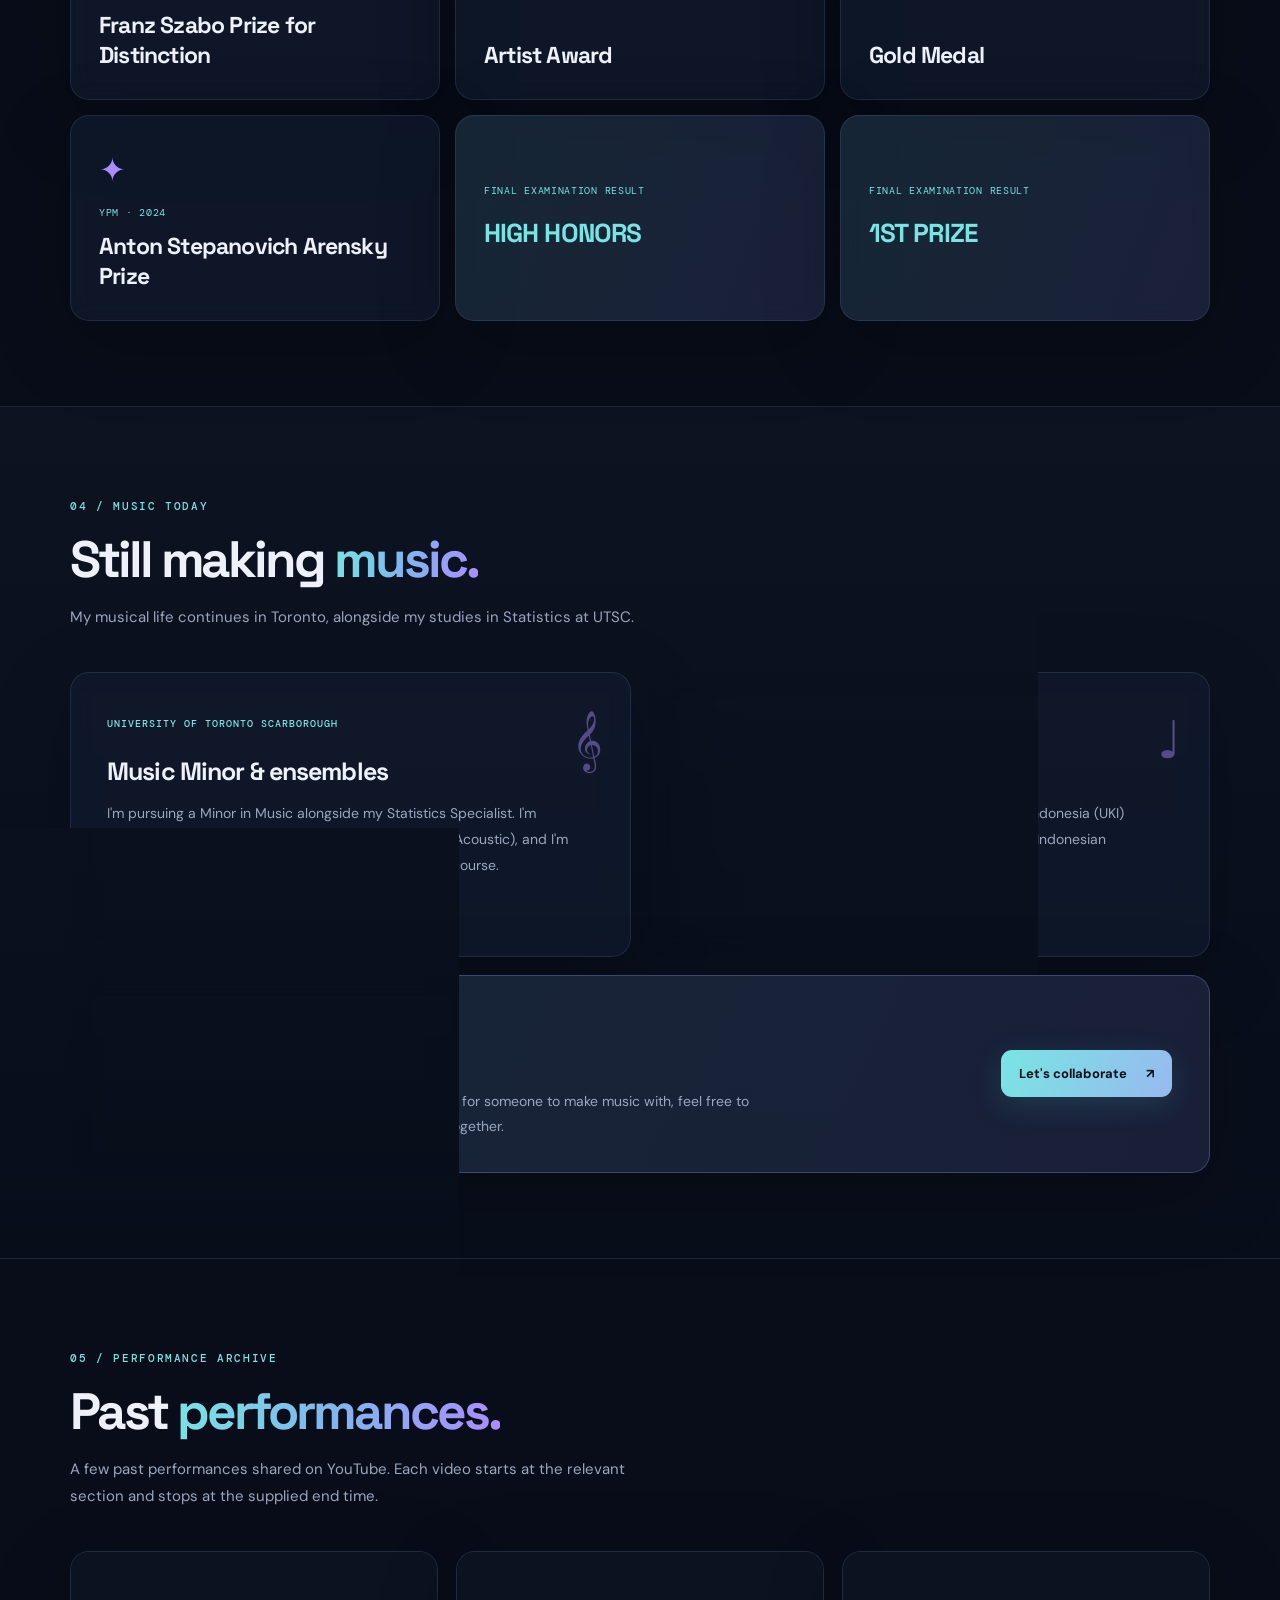
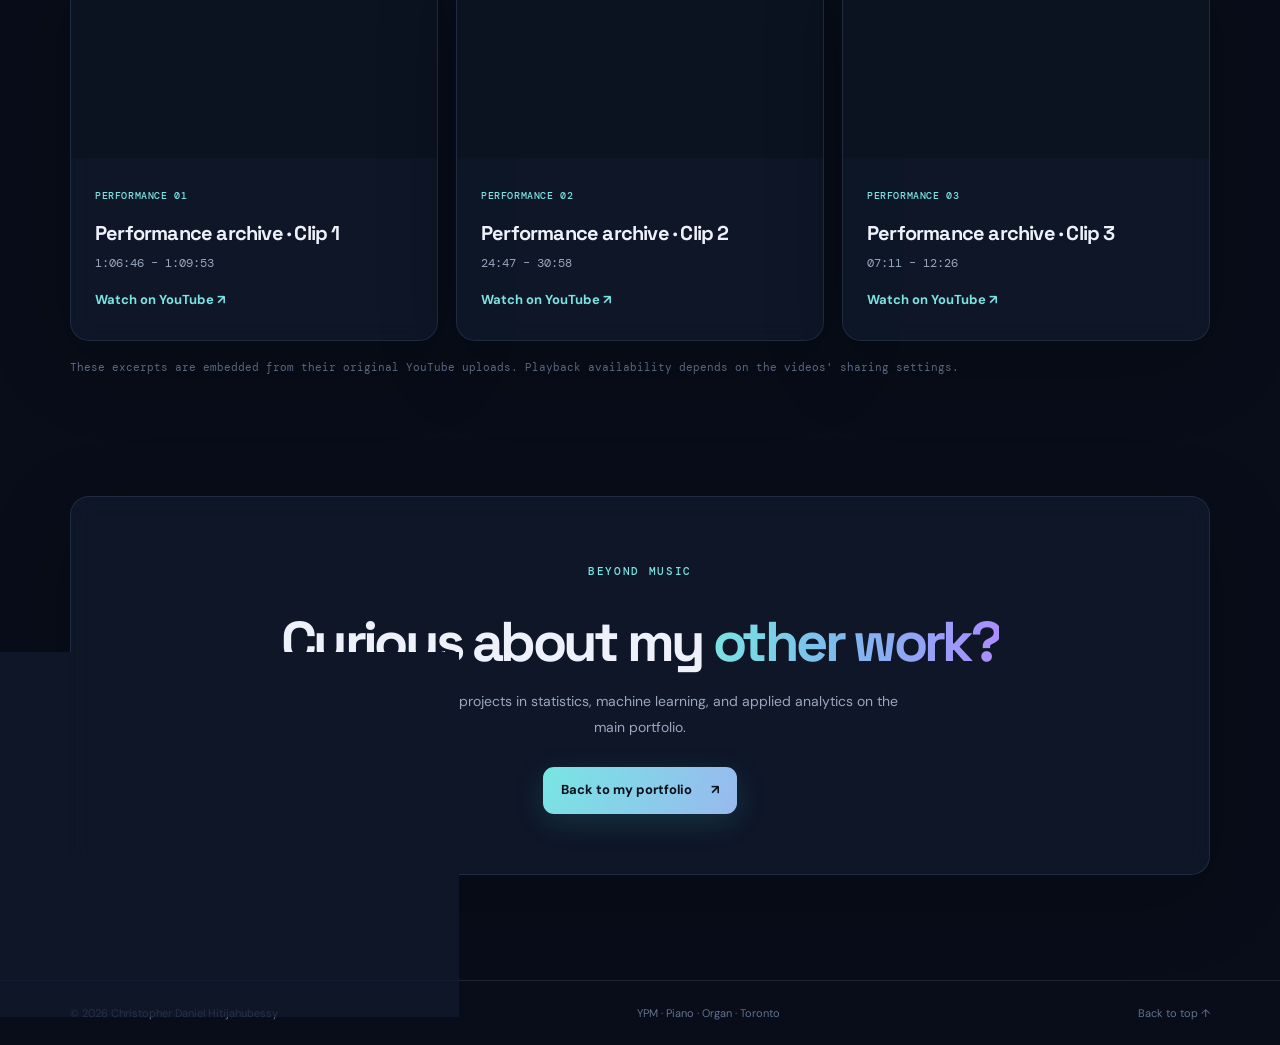
==== commit 81a0c468: "Update music.html with new descriptions and links" ====
--- a/music.html
+++ b/music.html
@@ -4,9 +4,9 @@
   <meta charset="UTF-8" />
   <meta name="viewport" content="width=device-width, initial-scale=1" />
   <meta name="theme-color" content="#080c18" />
-  <meta name="description" content="The musical journey of Christopher Daniel Hitijahubessy — pianist, organist, and University of Toronto music minor." />
+  <meta name="description" content="Christopher Daniel Hitijahubessy: 11 years of classical piano studies at YPM, 2024 recital honours, piano and organ performances, and Music Minor at UTSC." />
   <meta property="og:title" content="Piano & Organ | Christopher Daniel Hitijahubessy" />
-  <meta property="og:description" content="Explore my background in piano, organ, church music, and musical studies." />
+  <meta property="og:description" content="Classical piano, YPM final recital, awards, music performances, and collaboration." />
   <title>Piano & Organ | Christopher Daniel Hitijahubessy</title>
   <script>
     // Apply a previously chosen theme before the page renders.
@@ -17,8 +17,8 @@
   </script>
   <link rel="icon" href="favicon.svg" type="image/svg+xml" />
   <link rel="stylesheet" href="styles.css" />
-  <link rel="stylesheet" href="music.css?v=1" />
-  <script src="music.js?v=1" defer></script>
+  <link rel="stylesheet" href="music.css?v=2" />
+  <script src="music.js?v=2" defer></script>
 </head>
 <body>
   <a class="skip-link" href="#main" data-t="skip">Skip to content</a>
@@ -33,9 +33,9 @@
       </a>
       <div class="nav-links" id="nav-links">
         <a href="index.html" data-t="navHome">Home</a>
-        <a href="index.html#projects" data-t="navProjects">Projects</a>
+        <a href="#recital" data-t="navRecital">Recital</a>
         <a href="music.html" class="active" aria-current="page" data-t="navMusic">Music</a>
-        <a href="index.html#contact" data-t="navContact">Contact</a>
+        <a href="#recordings" data-t="navPerformances">Performances</a>
       </div>
       <div class="nav-actions">
         <div class="language-switcher" role="group" aria-label="Select language">
@@ -57,13 +57,18 @@
       <div class="music-hero-copy">
         <p class="music-eyebrow"><span class="music-eyebrow-line"></span><span data-t="eyebrow">ANOTHER SIDE OF MY STORY</span></p>
         <h1 id="music-title"><span data-t="heroTitleA">Pianist</span> <span class="gradient-text" data-t="heroTitleB">&amp; Organist.</span></h1>
-        <p class="music-lede" data-t="heroIntro">Music has been part of my life since elementary school. After years of formal piano training and graduating from music school, I continue to play the piano and organ, including at church.</p>
-        <p class="music-sublede" data-t="heroSub">Alongside my Statistics Specialist studies, I am pursuing a Minor in Music at the University of Toronto.</p>
+        <p class="music-lede" data-t="heroIntro">For around eleven years, I studied classical piano at Sekolah Yayasan Pendidikan Musik (YPM), from its elementary level through pre-conservatory studies and my final recital in 2024.</p>
+        <p class="music-sublede" data-t="heroSub">Today, I am a Music Minor at the University of Toronto Scarborough and play piano and organ with Umat Katolik Indonesia (UKI) Toronto.</p>
         <div class="music-actions">
           <a class="button button-primary" href="#journey"><span data-t="journeyCta">My musical journey</span><span aria-hidden="true">↗</span></a>
-          <a class="button button-ghost" href="#recordings"><span data-t="recordingsCta">Performances &amp; recordings</span><span aria-hidden="true">↓</span></a>
-        </div>
-        <p class="music-small-note"><span class="music-note-mark" aria-hidden="true">♪</span> <span data-t="heroNote">Piano · Organ · Classical &amp; sacred music</span></p>
+          <a class="button button-ghost" href="#recordings"><span data-t="recordingsCta">Watch performances</span><span aria-hidden="true">↓</span></a>
+        </div>
+        <div class="music-facts" aria-label="Music milestones">
+          <div><strong>≈11</strong><span data-t="factYears">years at YPM</span></div>
+          <div><strong>2024</strong><span data-t="factRecital">final recital</span></div>
+          <div><strong>06</strong><span data-t="factAwards">graduation distinctions</span></div>
+        </div>
+        <p class="music-small-note"><span class="music-note-mark" aria-hidden="true">♪</span> <span data-t="heroNote">YPM alumnus · Classical piano · Piano &amp; organ at UKI Toronto</span></p>
       </div>
       <div class="music-art" aria-hidden="true">
         <div class="music-orbit orbit-one"></div><div class="music-orbit orbit-two"></div>
@@ -74,47 +79,161 @@
             <span class="piano-key"></span><span class="piano-key black-after"></span><span class="piano-key black-after"></span><span class="piano-key"></span><span class="piano-key black-after"></span><span class="piano-key black-after"></span><span class="piano-key black-after"></span><span class="piano-key"></span><span class="piano-key black-after"></span><span class="piano-key black-after"></span><span class="piano-key"></span><span class="piano-key black-after"></span><span class="piano-key black-after"></span><span class="piano-key"></span>
           </div>
         </div>
-        <span class="music-art-badge">♬ <span data-t="visualBadge">Always learning</span></span>
+        <span class="music-art-badge">♬ <span data-t="visualBadge">11 years at YPM</span></span>
       </div>
     </section>
 
     <section class="section music-section" id="journey" aria-labelledby="journey-title">
       <div class="container">
-        <div class="section-heading"><span class="section-number" data-t="journeyKicker">01 / BACKGROUND</span><h2 id="journey-title"><span data-t="journeyTitleA">My musical</span> <span class="gradient-text" data-t="journeyTitleB">journey.</span></h2><p data-t="journeyDesc">A long-standing passion that continues alongside my work in statistics and data science.</p></div>
+        <div class="section-heading">
+          <span class="section-number" data-t="journeyKicker">01 / MUSICAL JOURNEY</span>
+          <h2 id="journey-title"><span data-t="journeyTitleA">Eleven years of</span> <span class="gradient-text" data-t="journeyTitleB">music education.</span></h2>
+          <p data-t="journeyDesc">From the foundations of musicianship to an intensive pre-conservatory programme at Sekolah Yayasan Pendidikan Musik (YPM).</p>
+        </div>
         <div class="music-story-grid">
-          <article class="glass-card music-story"><span class="music-story-index">01</span><span class="music-story-icon" aria-hidden="true">♪</span><h3 data-t="story1Title">Early beginnings</h3><p data-t="story1Body">I began learning piano in elementary school, developing a lasting interest in music through regular practice and lessons.</p></article>
-          <article class="glass-card music-story"><span class="music-story-index">02</span><span class="music-story-icon" aria-hidden="true">♫</span><h3 data-t="story2Title">Formal music training</h3><p data-t="story2Body">I continued studying piano at music school and completed its program, building a stronger foundation in performance and musicianship.</p></article>
-          <article class="glass-card music-story"><span class="music-story-index">03</span><span class="music-story-icon" aria-hidden="true">♬</span><h3 data-t="story3Title">Music today</h3><p data-t="story3Body">I play piano and organ in church and study music at university alongside my Statistics Specialist program.</p></article>
-        </div>
-      </div>
-    </section>
-
-    <section class="section music-section music-focus-section" id="interests" aria-labelledby="focus-title">
-      <div class="container">
-        <div class="section-heading"><span class="section-number" data-t="focusKicker">02 / MUSICAL INTERESTS</span><h2 id="focus-title"><span data-t="focusTitleA">Piano, organ</span> <span class="gradient-text" data-t="focusTitleB">&amp; more.</span></h2><p data-t="focusDesc">The areas of music I enjoy exploring, performing, and learning about.</p></div>
-        <div class="music-focus-grid">
-          <article class="music-focus-card"><div class="focus-graphic" aria-hidden="true">♩</div><div><span class="focus-label" data-t="focusLabel1">KEYBOARD</span><h3 data-t="focus1Title">Classical piano</h3><p data-t="focus1Body">Playing, interpreting, and continuing to develop my skills at the piano.</p></div></article>
-          <article class="music-focus-card"><div class="focus-graphic" aria-hidden="true">✣</div><div><span class="focus-label" data-t="focusLabel2">CHURCH MUSIC</span><h3 data-t="focus2Title">Organ &amp; liturgical music</h3><p data-t="focus2Body">Serving through music at church, with a particular appreciation for organ repertoire and sacred music.</p></div></article>
-          <article class="music-focus-card"><div class="focus-graphic" aria-hidden="true">𝄢</div><div><span class="focus-label" data-t="focusLabel3">STUDY &amp; CREATIVITY</span><h3 data-t="focus3Title">Musical studies</h3><p data-t="focus3Body">Broadening my musical perspective through my university Music Minor and composition coursework.</p></div></article>
+          <article class="glass-card music-story">
+            <span class="music-story-index" data-t="story1Eyebrow">YPM · ELEMENTARY LEVEL</span>
+            <span class="music-story-icon" aria-hidden="true">♪</span>
+            <h3 data-t="story1Title">The foundations</h3>
+            <p data-t="story1Body">Alongside classical piano lessons, I studied music theory, solfège, choir, and recorder—building the listening, reading, and ensemble skills that shaped my later studies.</p>
+          </article>
+          <article class="glass-card music-story">
+            <span class="music-story-index" data-t="story2Eyebrow">YPM · PRE-CONSERVATORY</span>
+            <span class="music-story-icon" aria-hidden="true">♫</span>
+            <h3 data-t="story2Title">Beyond the keyboard</h3>
+            <p data-t="story2Body">My studies expanded to advanced theory and solfège, music history, psychology, pedagogy, and counterpoint, alongside more demanding piano repertoire.</p>
+          </article>
+          <article class="glass-card music-story">
+            <span class="music-story-index" data-t="story3Eyebrow">2024 · FINAL EXAMINATION</span>
+            <span class="music-story-icon" aria-hidden="true">♬</span>
+            <h3 data-t="story3Title">The final recital</h3>
+            <p data-t="story3Body">I completed my YPM studies with a six-work recital programme, including a compulsory piece announced only about six weeks before the examination.</p>
+          </article>
+        </div>
+      </div>
+    </section>
+
+    <section class="section music-section music-focus-section" id="recital" aria-labelledby="recital-title">
+      <div class="container">
+        <div class="section-heading">
+          <span class="section-number" data-t="recitalKicker">02 / FINAL RECITAL · 2024</span>
+          <h2 id="recital-title"><span data-t="recitalTitleA">My graduating</span> <span class="gradient-text" data-t="recitalTitleB">recital programme.</span></h2>
+          <p data-t="recitalDesc">Six works spanning Baroque, Romantic, twentieth-century, and Indonesian repertoire.</p>
+        </div>
+        <ol class="recital-list">
+          <li class="recital-piece">
+            <span class="piece-index">01</span>
+            <div class="piece-details"><p class="piece-composer">Johann Sebastian Bach / Myra Hess</p><h3>Jesu, Joy of Man’s Desiring</h3><p class="piece-tempo">Simple and flowing</p></div>
+            <span class="piece-era" data-t="eraBaroque">Bach / Hess arrangement</span>
+          </li>
+          <li class="recital-piece">
+            <span class="piece-index">02</span>
+            <div class="piece-details"><p class="piece-composer">Anton Stepanovich Arensky</p><h3>Étude, Op. 74, No. 7</h3><p class="piece-tempo">Andantino</p></div>
+            <span class="piece-era" data-t="eraEtude">Étude</span>
+          </li>
+          <li class="recital-piece">
+            <span class="piece-index">03</span>
+            <div class="piece-details"><p class="piece-composer">Frédéric Chopin</p><h3>Nocturne, Op. 48, No. 1</h3><p class="piece-tempo">Lento · Poco più lento · Doppio movimento</p></div>
+            <span class="piece-era">Nocturne</span>
+          </li>
+          <li class="recital-piece">
+            <span class="piece-index">04</span>
+            <div class="piece-details"><p class="piece-composer">Johann Christian Bach</p><h3>Sonata, Op. 17, No. 4 — I. Allegro</h3><p class="piece-tempo" data-t="sonataMovement">First movement</p></div>
+            <span class="piece-era">Sonata</span>
+          </li>
+          <li class="recital-piece">
+            <span class="piece-index">05</span>
+            <div class="piece-details"><p class="piece-composer">Sergei Prokofiev</p><h3>Montagues and Capulets — <em>Romeo and Juliet</em>, Op. 75, No. 6</h3><p class="piece-tempo">Allegro pesante</p></div>
+            <span class="piece-era" data-t="eraBallet">Ballet transcription</span>
+          </li>
+          <li class="recital-piece recital-piece-featured">
+            <span class="piece-index">06</span>
+            <div class="piece-details"><p class="piece-composer">Yazeed Djamin</p><h3>Srikandhy</h3><p class="piece-tempo">Allegro vivace · Andante</p><p class="piece-special" data-t="compulsoryNote">Compulsory piece assigned approximately 1½ months before the recital.</p></div>
+            <span class="piece-era" data-t="eraCompulsory">Compulsory work</span>
+          </li>
+        </ol>
+      </div>
+    </section>
+
+    <section class="section music-section" id="awards" aria-labelledby="awards-title">
+      <div class="container">
+        <div class="section-heading">
+          <span class="section-number" data-t="awardsKicker">03 / 2024 YPM DISTINCTIONS</span>
+          <h2 id="awards-title"><span data-t="awardsTitleA">Recognition at</span> <span class="gradient-text" data-t="awardsTitleB">graduation.</span></h2>
+          <p data-t="awardsDesc">Awards and results from my final examination at YPM in 2024.</p>
+        </div>
+        <div class="music-awards-grid">
+          <article class="award-card glass-card"><span class="award-symbol" aria-hidden="true">✦</span><span class="award-year">YPM · 2024</span><h3>Franz Szabo Prize for Distinction</h3></article>
+          <article class="award-card glass-card"><span class="award-symbol" aria-hidden="true">✦</span><span class="award-year">YPM · 2024</span><h3>Artist Award</h3></article>
+          <article class="award-card glass-card"><span class="award-symbol" aria-hidden="true">✦</span><span class="award-year">YPM · 2024</span><h3>Gold Medal</h3></article>
+          <article class="award-card glass-card"><span class="award-symbol" aria-hidden="true">✦</span><span class="award-year">YPM · 2024</span><h3>Anton Stepanovich Arensky Prize</h3></article>
+          <article class="award-card award-result glass-card"><span class="award-year" data-t="examResult">FINAL EXAMINATION RESULT</span><h3 data-t="highHonors">HIGH HONORS</h3></article>
+          <article class="award-card award-result glass-card"><span class="award-year" data-t="examResult">FINAL EXAMINATION RESULT</span><h3 data-t="firstPrize">1ST PRIZE</h3></article>
+        </div>
+      </div>
+    </section>
+
+    <section class="section music-section music-focus-section" id="today" aria-labelledby="today-title">
+      <div class="container">
+        <div class="section-heading">
+          <span class="section-number" data-t="todayKicker">04 / MUSIC TODAY</span>
+          <h2 id="today-title"><span data-t="todayTitleA">Still making</span> <span class="gradient-text" data-t="todayTitleB">music.</span></h2>
+          <p data-t="todayDesc">My musical life continues in Toronto, alongside my studies in Statistics at UTSC.</p>
+        </div>
+        <div class="music-today-grid">
+          <article class="glass-card music-today-card">
+            <span class="today-icon" aria-hidden="true">𝄞</span>
+            <span class="card-kicker" data-t="todayCard1Kicker">UNIVERSITY OF TORONTO SCARBOROUGH</span>
+            <h3 data-t="todayCard1Title">Music Minor &amp; ensembles</h3>
+            <p data-t="todayCard1Body">I'm pursuing a Minor in Music alongside my Statistics Specialist. I'm planning to take MUZA66 LEC02 — Small Ensembles (Acoustic), and I'm interested in connecting with other musicians for the course.</p>
+          </article>
+          <article class="glass-card music-today-card">
+            <span class="today-icon" aria-hidden="true">♩</span>
+            <span class="card-kicker" data-t="todayCard2Kicker">UKI TORONTO</span>
+            <h3 data-t="todayCard2Title">Piano &amp; organ at church</h3>
+            <p data-t="todayCard2Body">I'm active as a pianist and organist with Umat Katolik Indonesia (UKI) Toronto, continuing to make music as part of the local Indonesian Catholic community.</p>
+          </article>
+        </div>
+        <div class="music-collab glass-card" id="collaborate">
+          <div>
+            <span class="card-kicker" data-t="collabKicker">MUZA66 · SMALL ENSEMBLES (ACOUSTIC)</span>
+            <h3 data-t="collabTitle">Interested in collaborating?</h3>
+            <p data-t="collabBody">If you're also planning to take MUZA66 and are looking for someone to make music with, feel free to reach out. I'd love to connect and explore repertoire together.</p>
+          </div>
+          <a class="button button-primary" href="mailto:christopher.hitijahubessy@mail.utoronto.ca?subject=MUZA66%20Small%20Ensembles%20Collaboration"><span data-t="collabCta">Let's collaborate</span><span aria-hidden="true">↗</span></a>
         </div>
       </div>
     </section>
 
     <section class="section music-section" id="recordings" aria-labelledby="recordings-title">
       <div class="container">
-        <div class="section-heading"><span class="section-number" data-t="recordingsKicker">03 / LISTENING ROOM</span><h2 id="recordings-title"><span data-t="recordingsTitleA">Performances</span> <span class="gradient-text" data-t="recordingsTitleB">&amp; recordings.</span></h2><p data-t="recordingsDesc">A space for music I perform and share.</p></div>
-        <div class="music-listening glass-card" id="recordings-list">
-          <div class="listening-icon" aria-hidden="true">♫</div>
-          <div><h3 data-t="comingTitle">Recordings coming soon</h3><p data-t="comingBody">I'll add performances and recordings here as I prepare them.</p></div>
-          <span class="music-listening-status" data-t="comingBadge">COMING SOON</span>
-        </div>
+        <div class="section-heading">
+          <span class="section-number" data-t="recordingsKicker">05 / PERFORMANCE ARCHIVE</span>
+          <h2 id="recordings-title"><span data-t="recordingsTitleA">Past</span> <span class="gradient-text" data-t="recordingsTitleB">performances.</span></h2>
+          <p data-t="recordingsDesc">A few past performances shared on YouTube. Each video starts at the relevant section and stops at the supplied end time.</p>
+        </div>
+        <div class="performance-grid" id="recordings-list">
+          <article class="performance-card glass-card">
+            <div class="performance-video"><iframe title="Piano performance recording 1" data-t-title="video1Title" loading="lazy" src="https://www.youtube-nocookie.com/embed/LWhfC8o4aR0?start=4006&amp;end=4193&amp;rel=0" referrerpolicy="strict-origin-when-cross-origin" allow="accelerometer; autoplay; clipboard-write; encrypted-media; gyroscope; picture-in-picture; web-share" allowfullscreen></iframe></div>
+            <div class="performance-info"><span class="performance-label" data-t="performance1">PERFORMANCE 01</span><h3 data-t="performanceTitle1">Performance archive · Clip 1</h3><p>1:06:46 – 1:09:53</p><a href="https://www.youtube.com/watch?v=LWhfC8o4aR0&amp;t=4006s" target="_blank" rel="noopener noreferrer"><span data-t="youtubeCta">Watch on YouTube</span> ↗</a></div>
+          </article>
+          <article class="performance-card glass-card">
+            <div class="performance-video"><iframe title="Piano performance recording 2" data-t-title="video2Title" loading="lazy" src="https://www.youtube-nocookie.com/embed/YRiOrBTATjQ?start=1487&amp;end=1858&amp;rel=0" referrerpolicy="strict-origin-when-cross-origin" allow="accelerometer; autoplay; clipboard-write; encrypted-media; gyroscope; picture-in-picture; web-share" allowfullscreen></iframe></div>
+            <div class="performance-info"><span class="performance-label" data-t="performance2">PERFORMANCE 02</span><h3 data-t="performanceTitle2">Performance archive · Clip 2</h3><p>24:47 – 30:58</p><a href="https://www.youtube.com/watch?v=YRiOrBTATjQ&amp;t=1487s" target="_blank" rel="noopener noreferrer"><span data-t="youtubeCta">Watch on YouTube</span> ↗</a></div>
+          </article>
+          <article class="performance-card glass-card">
+            <div class="performance-video"><iframe title="Piano performance recording 3" data-t-title="video3Title" loading="lazy" src="https://www.youtube-nocookie.com/embed/4ZT4mtuxpJs?start=431&amp;end=746&amp;rel=0" referrerpolicy="strict-origin-when-cross-origin" allow="accelerometer; autoplay; clipboard-write; encrypted-media; gyroscope; picture-in-picture; web-share" allowfullscreen></iframe></div>
+            <div class="performance-info"><span class="performance-label" data-t="performance3">PERFORMANCE 03</span><h3 data-t="performanceTitle3">Performance archive · Clip 3</h3><p>07:11 – 12:26</p><a href="https://www.youtube.com/watch?v=4ZT4mtuxpJs&amp;t=431s" target="_blank" rel="noopener noreferrer"><span data-t="youtubeCta">Watch on YouTube</span> ↗</a></div>
+          </article>
+        </div>
+        <p class="performance-note" data-t="videoDisclaimer">These excerpts are embedded from their original YouTube uploads. Playback availability depends on the videos' sharing settings.</p>
       </div>
     </section>
 
     <section class="section music-section music-last-section" aria-labelledby="back-title">
-      <div class="container"><div class="music-closer glass-card"><span class="section-number" data-t="closerKicker">BEYOND MUSIC</span><h2 id="back-title"><span data-t="closerTitleA">Curious about my</span> <span class="gradient-text" data-t="closerTitleB">other work?</span></h2><p data-t="closerDesc">Explore my projects in statistics, machine learning, and applied analytics on the main portfolio.</p><a class="button button-primary" href="index.html"><span data-t="backCta">Back to my portfolio</span><span aria-hidden="true">↗</span></a></div></div>
+      <div class="container"><div class="music-closer glass-card"><span class="section-number" data-t="closerKicker">BEYOND MUSIC</span><h2 id="back-title"><span data-t="closerTitleA">Curious about my</span> <span class="gradient-text" data-t="closerTitleB">other work?</span></h2><p data-t="closerDesc">Explore my statistics, machine learning, and data analytics projects on my main portfolio.</p><a class="button button-primary" href="index.html"><span data-t="backCta">Back to my portfolio</span><span aria-hidden="true">↗</span></a></div></div>
     </section>
   </main>
-  <footer class="footer"><div class="container footer-inner"><span>© <span id="music-year">2026</span> Christopher Daniel Hitijahubessy</span><span data-t="footer">Piano · Organ · Data</span><a class="back-to-top" href="#top" data-t="top">Back to top ↑</a></div></footer>
+  <footer class="footer"><div class="container footer-inner"><span>© <span id="music-year">2026</span> Christopher Daniel Hitijahubessy</span><span data-t="footer">YPM · Piano · Organ · Toronto</span><a class="back-to-top" href="#top" data-t="top">Back to top ↑</a></div></footer>
 </body>
 </html>
--- a/music.css
+++ b/music.css
@@ -56,3 +56,55 @@
  #music-navigation .nav-links a{padding:10px 8px;font-size:14px}
 }
 @media(prefers-reduced-motion:reduce){.music-panel,.music-focus-card{transition:none}}
+
+
+/* ===== 2024 YPM MUSIC PORTFOLIO ADDITIONS ===== */
+.music-facts{display:flex;align-items:center;gap:0;flex-wrap:wrap;margin-top:35px;padding:19px 0 0;border-top:1px solid var(--line)}
+.music-facts>div{display:flex;flex-direction:column;gap:2px;min-width:118px;padding:0 18px;border-right:1px solid var(--line)}
+.music-facts>div:first-child{padding-left:0}.music-facts>div:last-child{border-right:0}
+.music-facts strong{font:700 28px/1.1 var(--font-head);letter-spacing:-.05em;color:var(--accent)}
+.music-facts span{color:var(--muted);font:11px/1.5 var(--font-mono)}
+.music-small-note{margin-top:20px}
+.music-story-index{font-size:10px;letter-spacing:.07em}
+.music-story{min-height:345px}
+.recital-list{list-style:none;padding:0;margin:0;border:1px solid var(--line);border-radius:20px;overflow:hidden;background:var(--glass)}
+.recital-piece{position:relative;display:grid;grid-template-columns:50px minmax(0,1fr) auto;align-items:center;gap:24px;padding:25px 31px;border-bottom:1px solid var(--line);transition:background .25s ease}
+.recital-piece:last-child{border-bottom:0}.recital-piece:hover{background:rgba(137,156,210,.045)}
+.piece-index{font:500 12px var(--font-mono);color:var(--accent2)}
+.piece-composer{font:500 11px/1.5 var(--font-mono);letter-spacing:.02em;color:var(--accent);margin:0 0 6px}
+.piece-details h3{font:700 clamp(17px,2.2vw,22px)/1.3 var(--font-head);letter-spacing:-.03em;margin:0 0 6px;color:var(--ink)}
+.piece-tempo{font-size:12px;color:var(--muted);margin:0}
+.piece-era{font:10px/1.5 var(--font-mono);color:var(--subtle);text-align:right;max-width:120px}
+.recital-piece-featured{background:linear-gradient(100deg,rgba(121,228,227,.095),rgba(171,140,255,.08))}
+.piece-special{color:var(--accent);font:11px/1.6 var(--font-mono);margin:11px 0 0}
+.music-awards-grid{display:grid;grid-template-columns:repeat(3,minmax(0,1fr));gap:15px}
+.award-card{padding:28px;display:flex;flex-direction:column;min-height:204px;transition:transform .25s ease,border-color .25s ease}
+.award-card:hover{transform:translateY(-4px);border-color:var(--line-strong)}
+.award-symbol{font-size:32px;color:var(--accent2);margin-bottom:8px}
+.award-year{font:10px var(--font-mono);letter-spacing:.07em;color:var(--accent);display:block;margin-bottom:13px}
+.award-card h3{font:700 clamp(18px,2vw,23px)/1.3 var(--font-head);letter-spacing:-.035em;margin:auto 0 0;color:var(--ink)}
+.award-result{min-height:155px;justify-content:center;background:linear-gradient(110deg,rgba(121,228,227,.08),rgba(171,140,255,.075)),var(--glass)}
+.award-result h3{color:var(--accent);font-size:26px;margin:7px 0 0}
+.music-today-grid{display:grid;grid-template-columns:repeat(2,minmax(0,1fr));gap:18px}
+.music-today-card{position:relative;padding:36px;min-height:285px}
+.today-icon{position:absolute;top:24px;right:27px;font-size:52px;color:var(--accent2);opacity:.45}
+.music-today-card h3{font:700 25px/1.25 var(--font-head);letter-spacing:-.035em;margin:20px 0 14px}
+.music-today-card p{font-size:14px;line-height:1.85;color:var(--muted);margin:0;max-width:470px}
+.music-collab{margin-top:18px;padding:32px 37px;display:flex;align-items:center;justify-content:space-between;gap:30px;border-color:var(--line-strong);background:linear-gradient(115deg,rgba(121,228,227,.075),rgba(171,140,255,.07)),var(--glass)}
+.music-collab h3{font:700 27px/1.2 var(--font-head);letter-spacing:-.04em;margin:10px 0 12px}
+.music-collab p{font-size:14px;line-height:1.8;color:var(--muted);margin:0;max-width:660px}
+.music-collab .button{flex-shrink:0}
+.performance-grid{display:grid;grid-template-columns:repeat(3,minmax(0,1fr));gap:18px}
+.performance-card{overflow:hidden;min-width:0}
+.performance-video{aspect-ratio:16/9;position:relative;background:#0b1220}
+.performance-video iframe{display:block;width:100%;height:100%;border:0}
+.performance-info{padding:23px 24px 27px}
+.performance-label{font:500 10px var(--font-mono);letter-spacing:.06em;color:var(--accent)}
+.performance-info h3{font:700 20px/1.3 var(--font-head);letter-spacing:-.04em;margin:12px 0 9px}
+.performance-info p{font:12px var(--font-mono);color:var(--muted);margin:0 0 15px}
+.performance-info a{color:var(--accent);font-size:13px;font-weight:700}
+.performance-info a:hover{text-decoration:underline;text-underline-offset:5px}
+.performance-note{font:11px/1.65 var(--font-mono);color:var(--subtle);margin:17px 0 0}
+@media(max-width:1000px){.performance-grid{grid-template-columns:repeat(2,minmax(0,1fr))}.music-awards-grid{grid-template-columns:repeat(2,minmax(0,1fr))}}
+@media(max-width:700px){.music-facts{gap:12px}.music-facts>div{min-width:85px;padding:0 10px}.music-facts strong{font-size:23px}.recital-piece{grid-template-columns:29px minmax(0,1fr);gap:12px;padding:20px 17px}.piece-era{grid-column:2;text-align:left;max-width:none}.music-awards-grid,.music-today-grid,.performance-grid{grid-template-columns:1fr}.music-story{min-height:0}.award-card{min-height:155px}.music-today-card{padding:25px;min-height:0}.music-collab{padding:27px 24px;align-items:flex-start;flex-direction:column;gap:18px}.music-collab .button{width:100%}}
+@media(min-width:701px) and (max-width:950px){.music-story-grid{grid-template-columns:1fr 1fr}.music-story{min-height:0}}
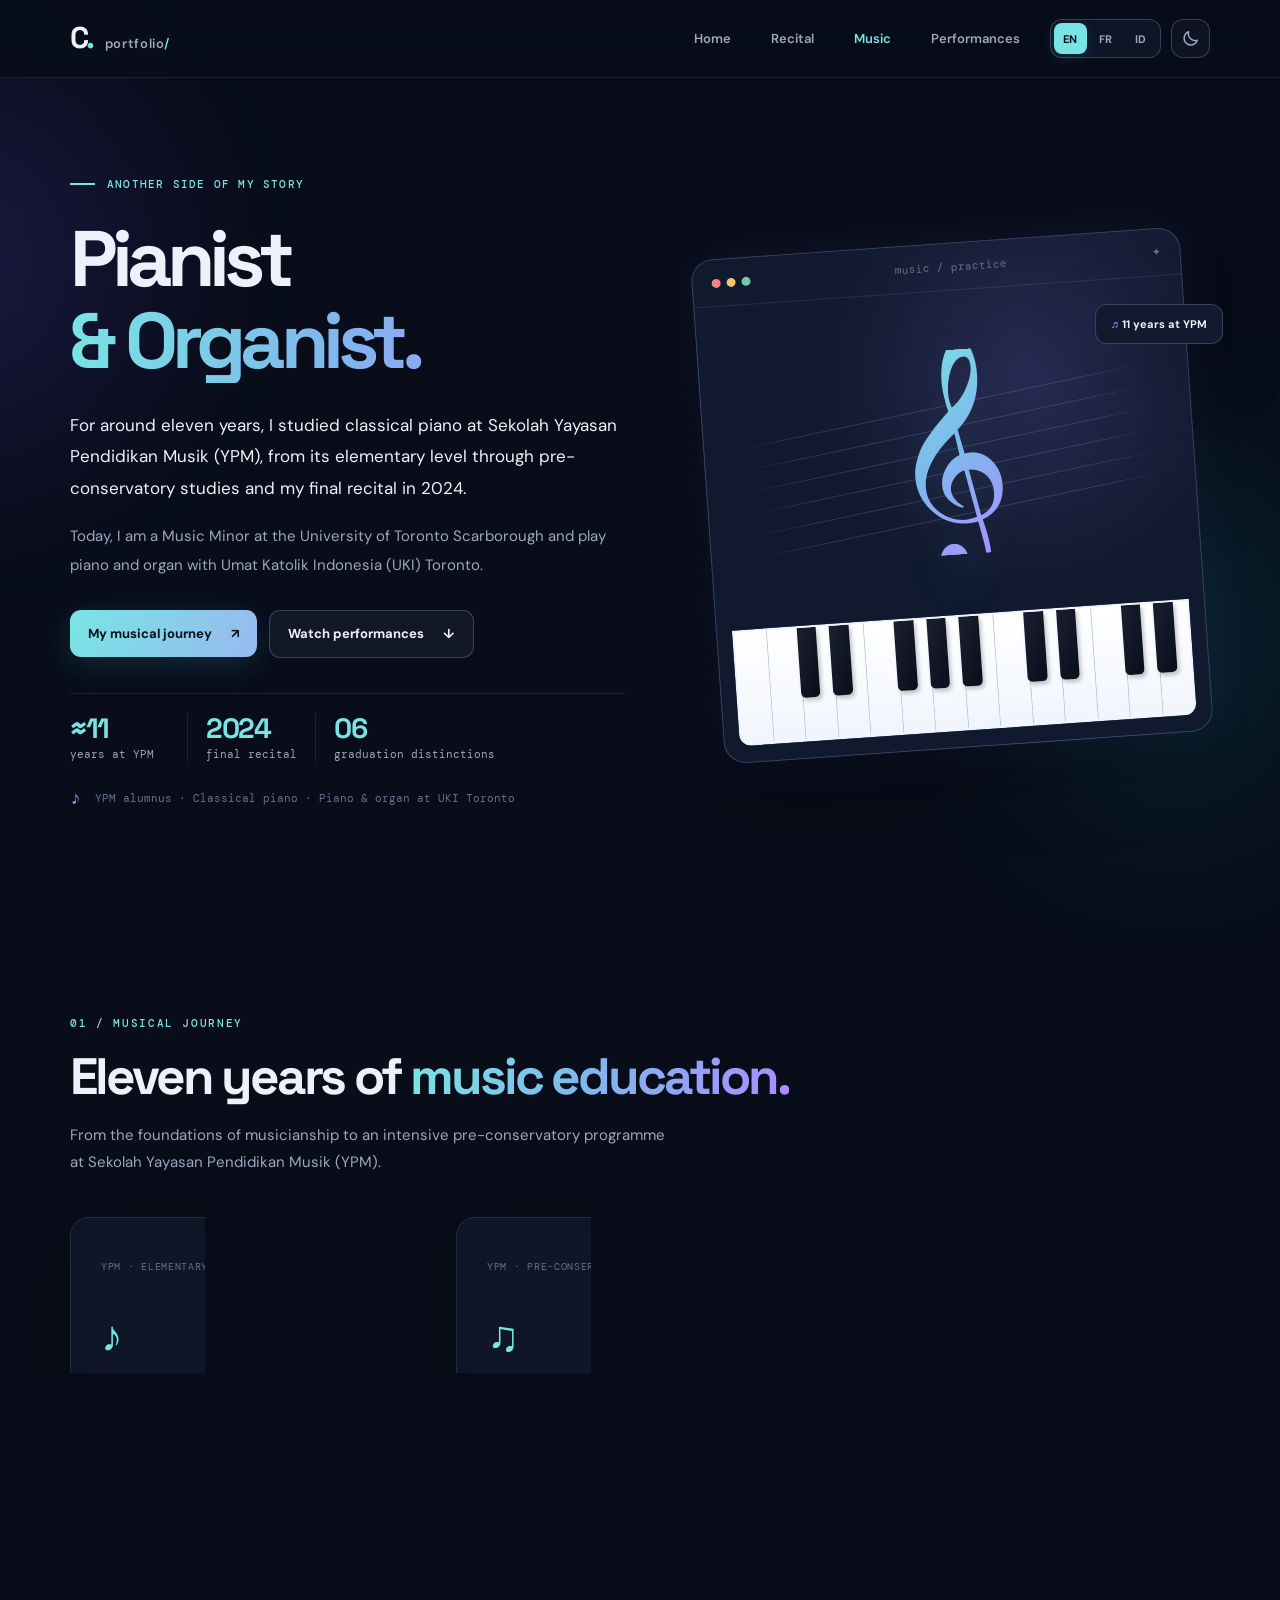
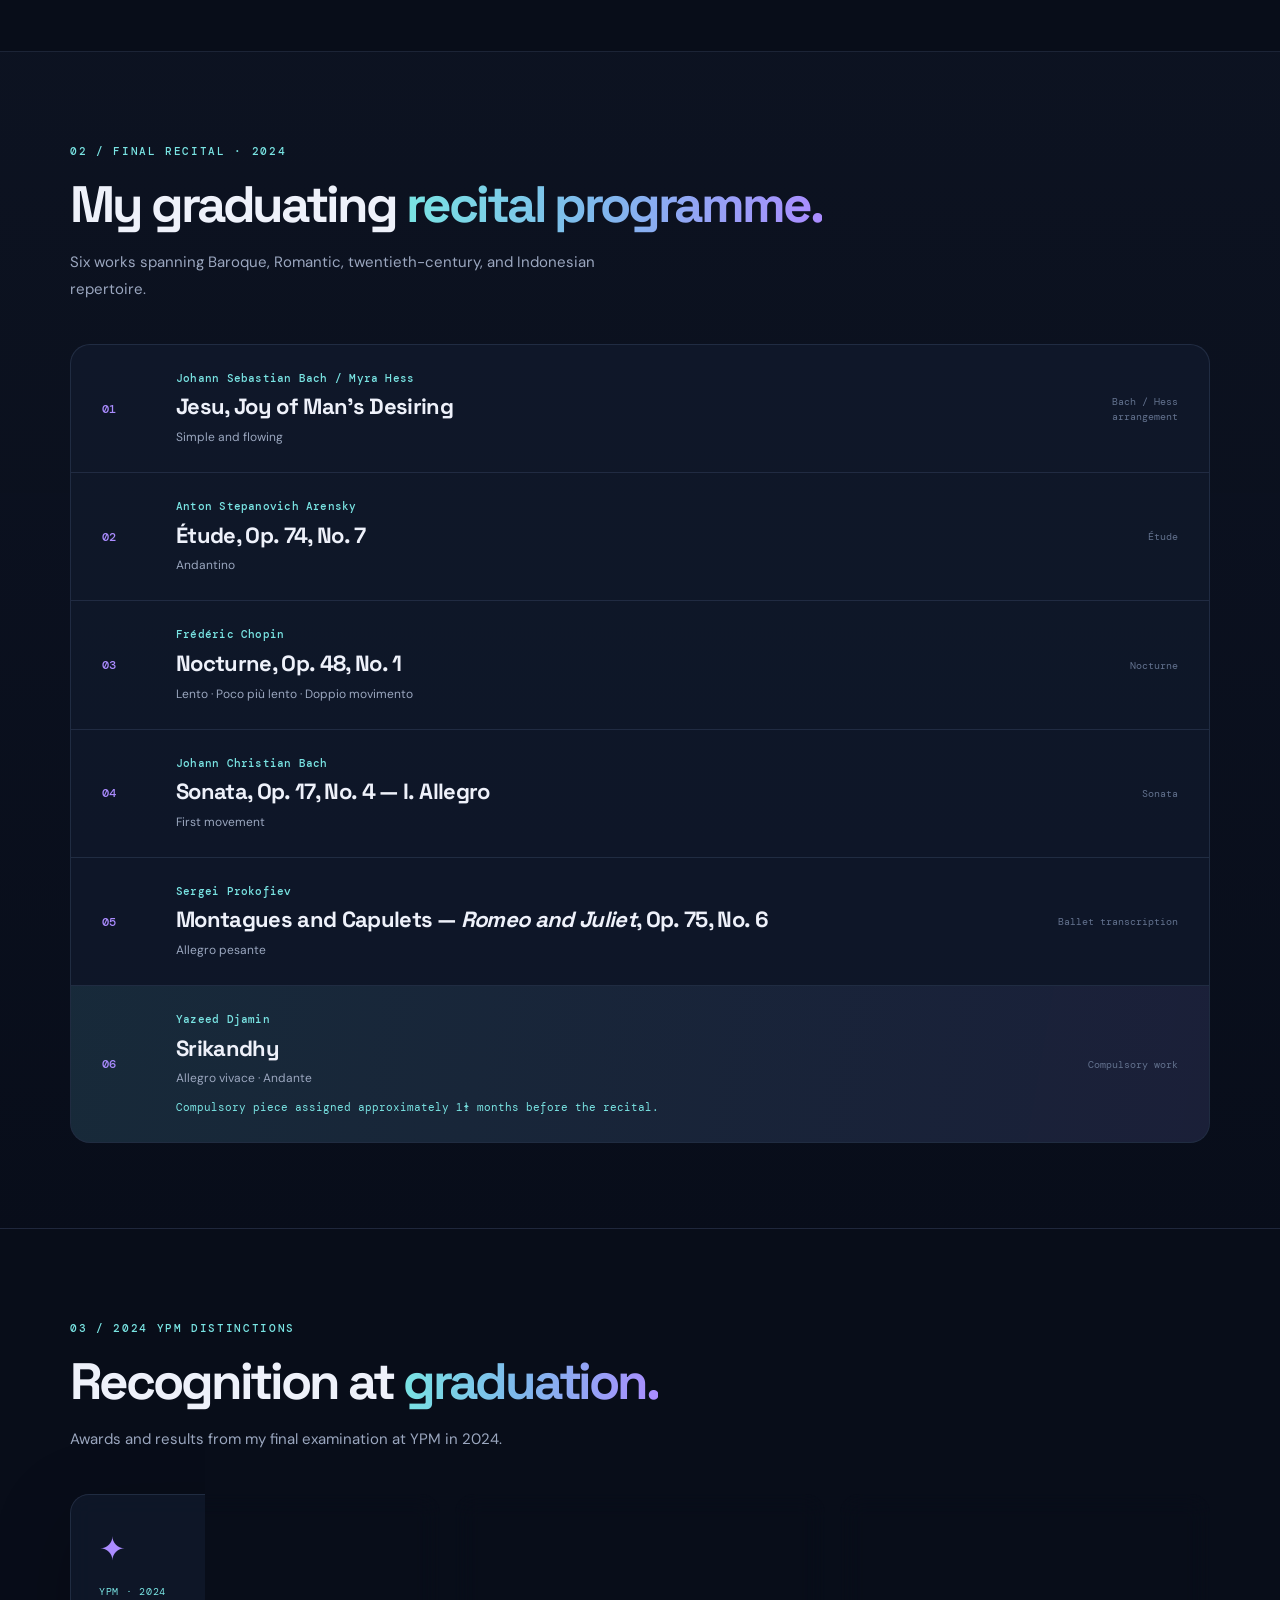
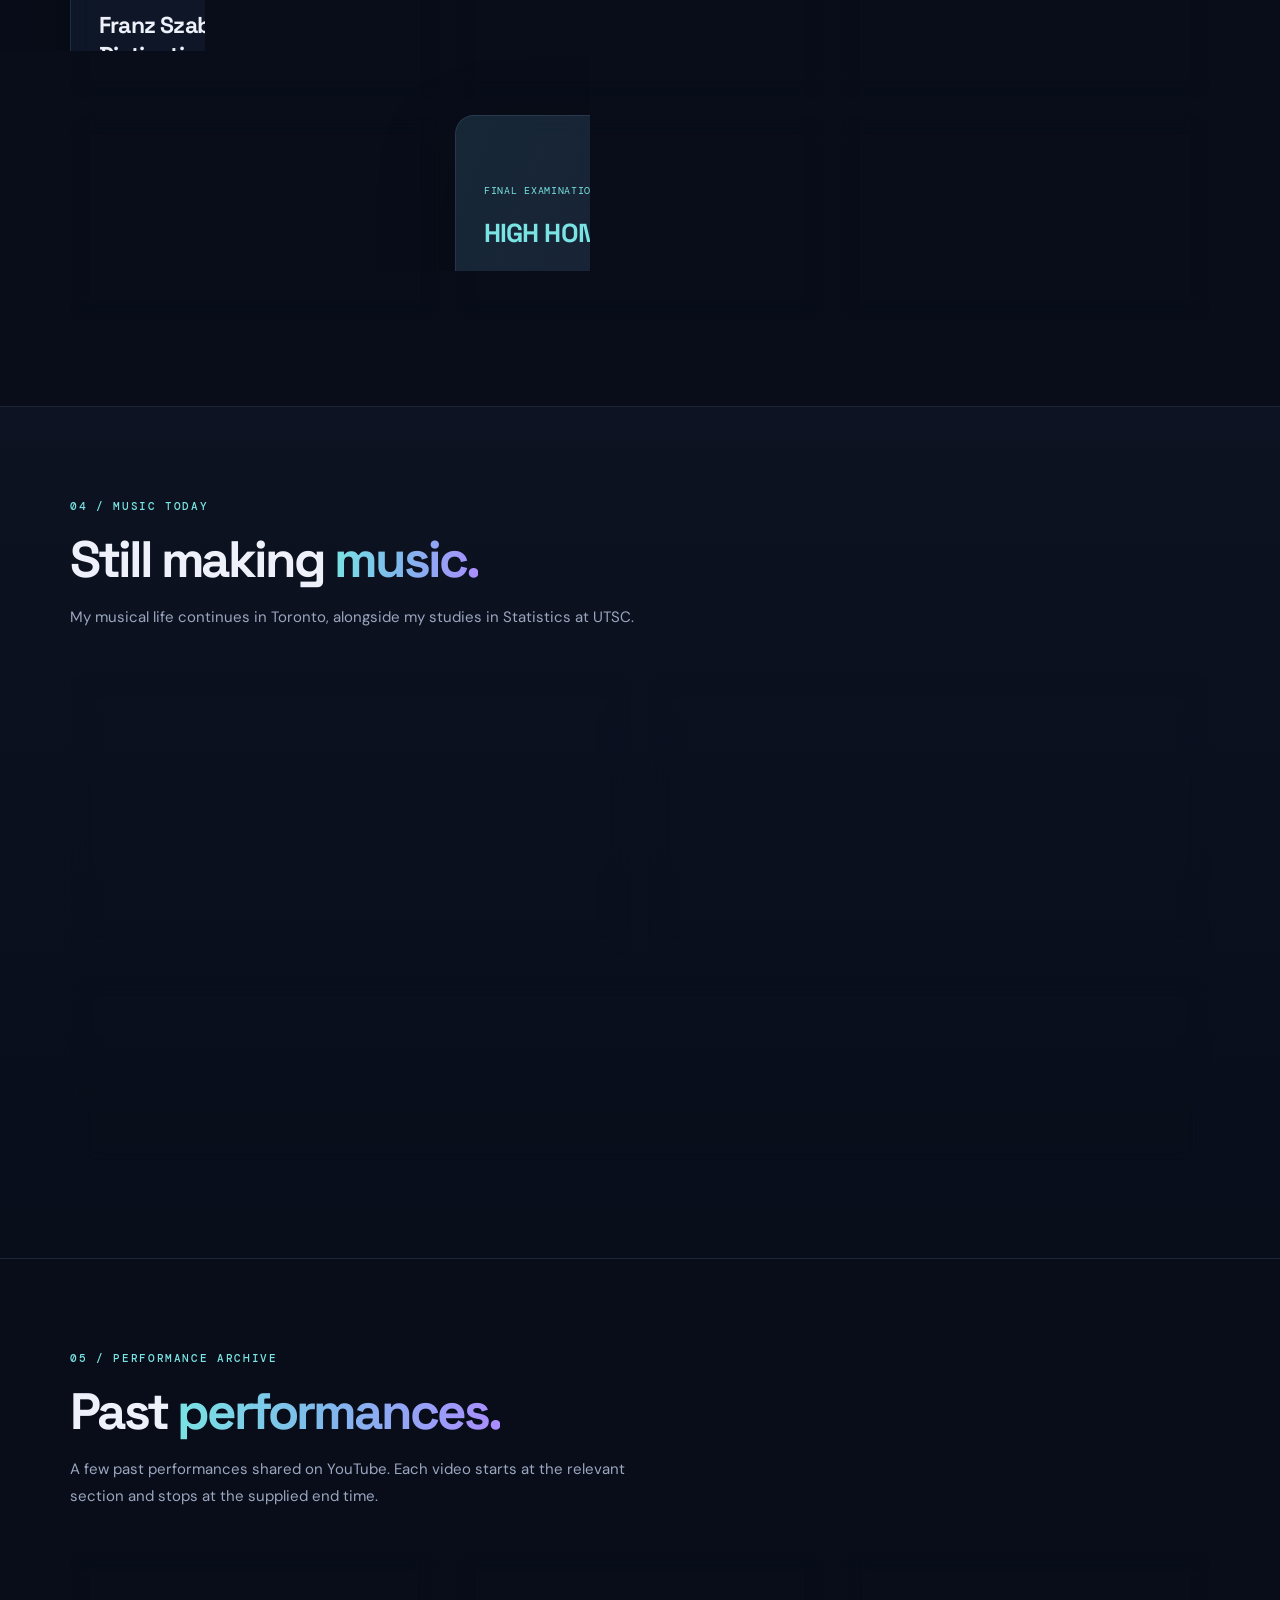
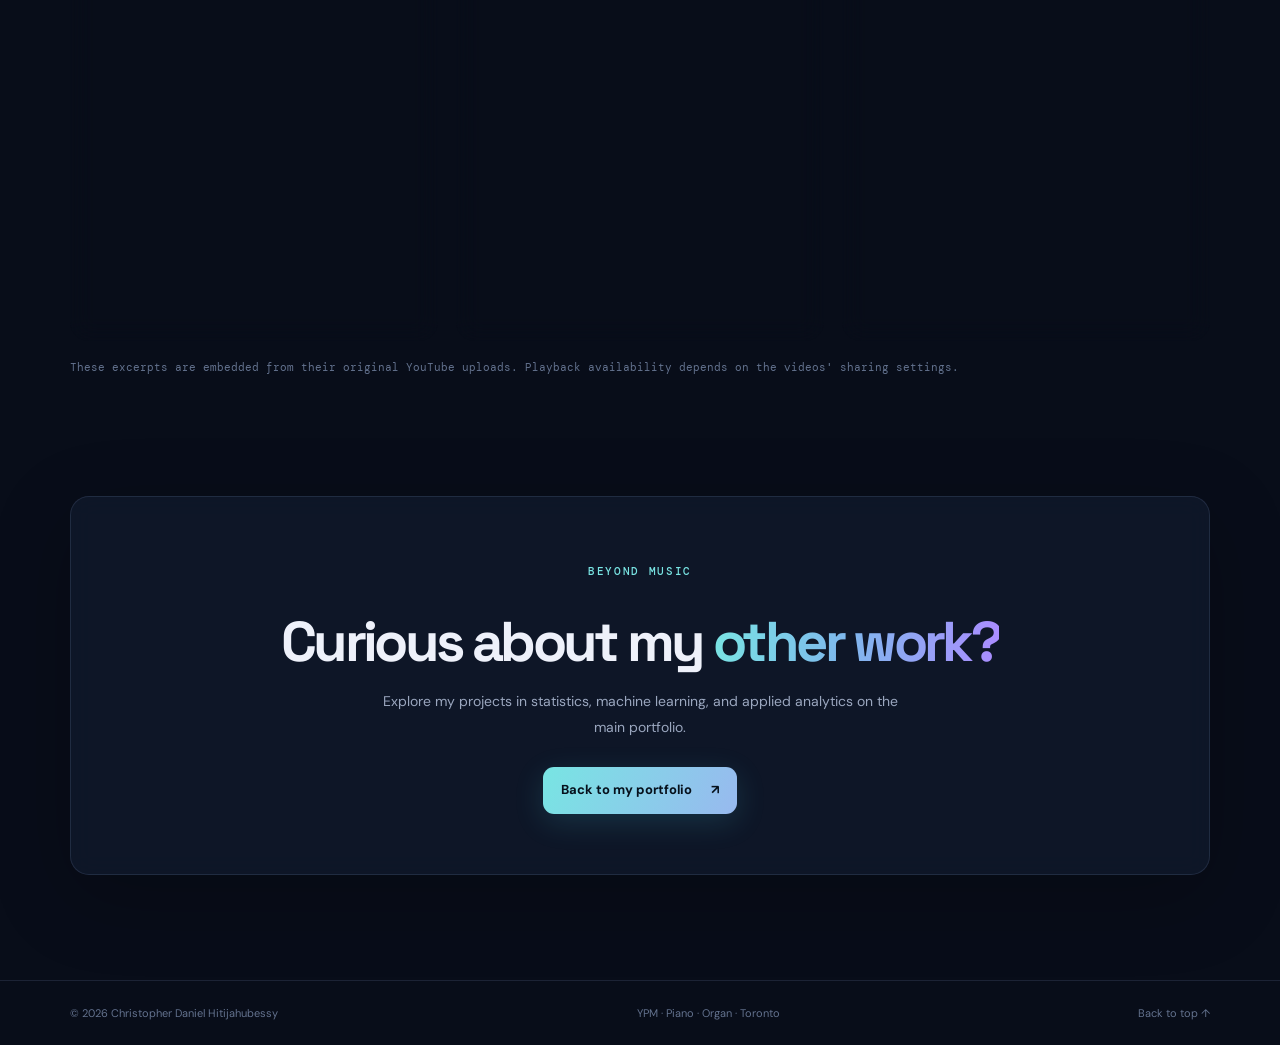
==== commit 475c18f7: "Update music.js version and modify performance titles" ====
--- a/music.html
+++ b/music.html
@@ -18,7 +18,7 @@
   <link rel="icon" href="favicon.svg" type="image/svg+xml" />
   <link rel="stylesheet" href="styles.css" />
   <link rel="stylesheet" href="music.css?v=2" />
-  <script src="music.js?v=2" defer></script>
+  <script src="music.js?v=3" defer></script>
 </head>
 <body>
   <a class="skip-link" href="#main" data-t="skip">Skip to content</a>
@@ -100,7 +100,7 @@
           <article class="glass-card music-story">
             <span class="music-story-index" data-t="story2Eyebrow">YPM · PRE-CONSERVATORY</span>
             <span class="music-story-icon" aria-hidden="true">♫</span>
-            <h3 data-t="story2Title">Beyond the keyboard</h3>
+            <h3 data-t="story2Title">Pre-conservatory studies</h3>
             <p data-t="story2Body">My studies expanded to advanced theory and solfège, music history, psychology, pedagogy, and counterpoint, alongside more demanding piano repertoire.</p>
           </article>
           <article class="glass-card music-story">
@@ -214,16 +214,16 @@
         </div>
         <div class="performance-grid" id="recordings-list">
           <article class="performance-card glass-card">
-            <div class="performance-video"><iframe title="Piano performance recording 1" data-t-title="video1Title" loading="lazy" src="https://www.youtube-nocookie.com/embed/LWhfC8o4aR0?start=4006&amp;end=4193&amp;rel=0" referrerpolicy="strict-origin-when-cross-origin" allow="accelerometer; autoplay; clipboard-write; encrypted-media; gyroscope; picture-in-picture; web-share" allowfullscreen></iframe></div>
-            <div class="performance-info"><span class="performance-label" data-t="performance1">PERFORMANCE 01</span><h3 data-t="performanceTitle1">Performance archive · Clip 1</h3><p>1:06:46 – 1:09:53</p><a href="https://www.youtube.com/watch?v=LWhfC8o4aR0&amp;t=4006s" target="_blank" rel="noopener noreferrer"><span data-t="youtubeCta">Watch on YouTube</span> ↗</a></div>
+            <div class="performance-video"><iframe title="Rachmaninoff Étude-Tableau, Op. 33 No. 7" data-t-title="video1Title" loading="lazy" src="https://www.youtube-nocookie.com/embed/LWhfC8o4aR0?start=4006&amp;end=4193&amp;rel=0" referrerpolicy="strict-origin-when-cross-origin" allow="accelerometer; autoplay; clipboard-write; encrypted-media; gyroscope; picture-in-picture; web-share" allowfullscreen></iframe></div>
+            <div class="performance-info"><span class="performance-label" data-t="performance1">PERFORMANCE 01</span><h3 data-t="performanceTitle1">Rachmaninoff — Étude-Tableau, Op. 33 No. 7</h3><p>1:06:46 – 1:09:53</p><a href="https://www.youtube.com/watch?v=LWhfC8o4aR0&amp;t=4006s" target="_blank" rel="noopener noreferrer"><span data-t="youtubeCta">Watch on YouTube</span> ↗</a></div>
           </article>
           <article class="performance-card glass-card">
-            <div class="performance-video"><iframe title="Piano performance recording 2" data-t-title="video2Title" loading="lazy" src="https://www.youtube-nocookie.com/embed/YRiOrBTATjQ?start=1487&amp;end=1858&amp;rel=0" referrerpolicy="strict-origin-when-cross-origin" allow="accelerometer; autoplay; clipboard-write; encrypted-media; gyroscope; picture-in-picture; web-share" allowfullscreen></iframe></div>
-            <div class="performance-info"><span class="performance-label" data-t="performance2">PERFORMANCE 02</span><h3 data-t="performanceTitle2">Performance archive · Clip 2</h3><p>24:47 – 30:58</p><a href="https://www.youtube.com/watch?v=YRiOrBTATjQ&amp;t=1487s" target="_blank" rel="noopener noreferrer"><span data-t="youtubeCta">Watch on YouTube</span> ↗</a></div>
+            <div class="performance-video"><iframe title="Bach Well-Tempered Clavier Book I, Prelude and Fugue No. 6, BWV 851" data-t-title="video2Title" loading="lazy" src="https://www.youtube-nocookie.com/embed/YRiOrBTATjQ?start=1487&amp;end=1858&amp;rel=0" referrerpolicy="strict-origin-when-cross-origin" allow="accelerometer; autoplay; clipboard-write; encrypted-media; gyroscope; picture-in-picture; web-share" allowfullscreen></iframe></div>
+            <div class="performance-info"><span class="performance-label" data-t="performance2">PERFORMANCE 02</span><h3 data-t="performanceTitle2">J. S. Bach — The Well-Tempered Clavier, Book I: Prelude &amp; Fugue No. 6 (BWV 851)</h3><p>24:47 – 30:58</p><a href="https://www.youtube.com/watch?v=YRiOrBTATjQ&amp;t=1487s" target="_blank" rel="noopener noreferrer"><span data-t="youtubeCta">Watch on YouTube</span> ↗</a></div>
           </article>
           <article class="performance-card glass-card">
-            <div class="performance-video"><iframe title="Piano performance recording 3" data-t-title="video3Title" loading="lazy" src="https://www.youtube-nocookie.com/embed/4ZT4mtuxpJs?start=431&amp;end=746&amp;rel=0" referrerpolicy="strict-origin-when-cross-origin" allow="accelerometer; autoplay; clipboard-write; encrypted-media; gyroscope; picture-in-picture; web-share" allowfullscreen></iframe></div>
-            <div class="performance-info"><span class="performance-label" data-t="performance3">PERFORMANCE 03</span><h3 data-t="performanceTitle3">Performance archive · Clip 3</h3><p>07:11 – 12:26</p><a href="https://www.youtube.com/watch?v=4ZT4mtuxpJs&amp;t=431s" target="_blank" rel="noopener noreferrer"><span data-t="youtubeCta">Watch on YouTube</span> ↗</a></div>
+            <div class="performance-video"><iframe title="Debussy Arabesque No. 1" data-t-title="video3Title" loading="lazy" src="https://www.youtube-nocookie.com/embed/4ZT4mtuxpJs?start=431&amp;end=746&amp;rel=0" referrerpolicy="strict-origin-when-cross-origin" allow="accelerometer; autoplay; clipboard-write; encrypted-media; gyroscope; picture-in-picture; web-share" allowfullscreen></iframe></div>
+            <div class="performance-info"><span class="performance-label" data-t="performance3">PERFORMANCE 03</span><h3 data-t="performanceTitle3">Debussy — Arabesque No. 1</h3><p>07:11 – 12:26</p><a href="https://www.youtube.com/watch?v=4ZT4mtuxpJs&amp;t=431s" target="_blank" rel="noopener noreferrer"><span data-t="youtubeCta">Watch on YouTube</span> ↗</a></div>
           </article>
         </div>
         <p class="performance-note" data-t="videoDisclaimer">These excerpts are embedded from their original YouTube uploads. Playback availability depends on the videos' sharing settings.</p>
